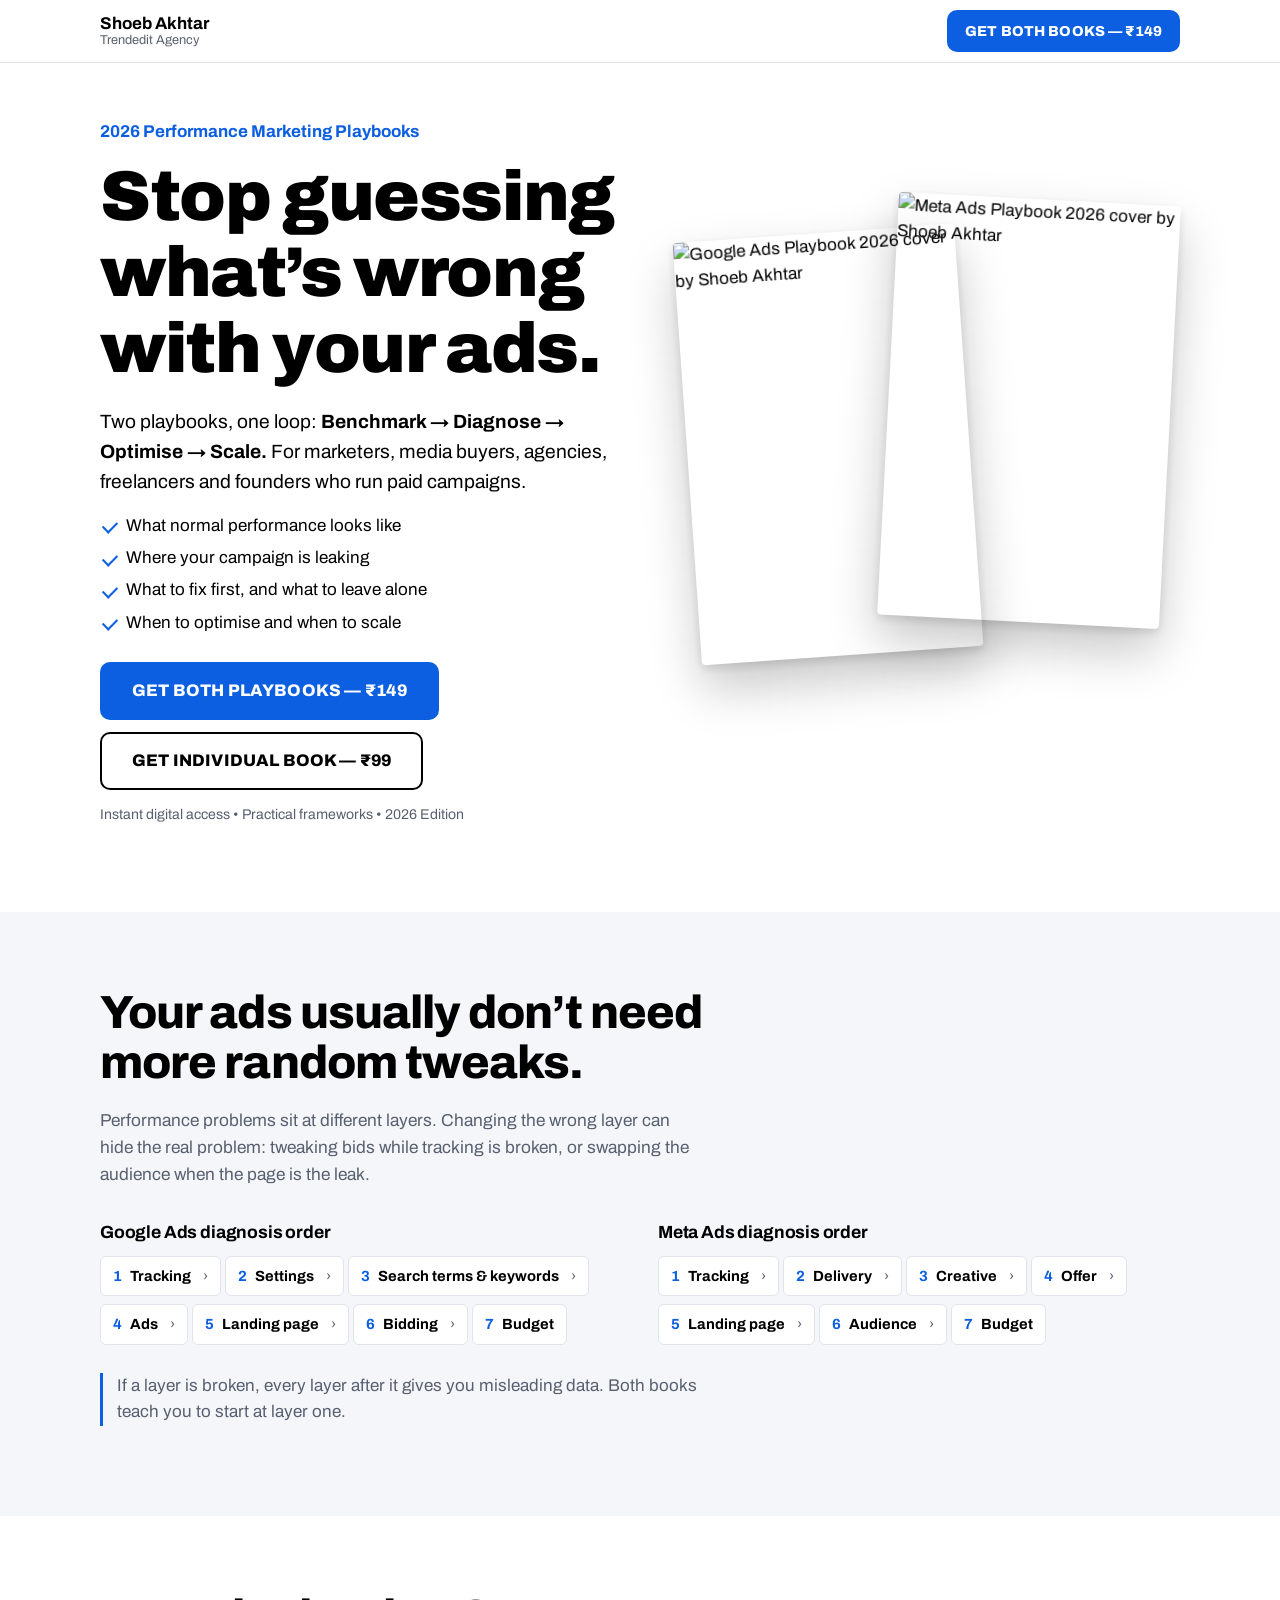
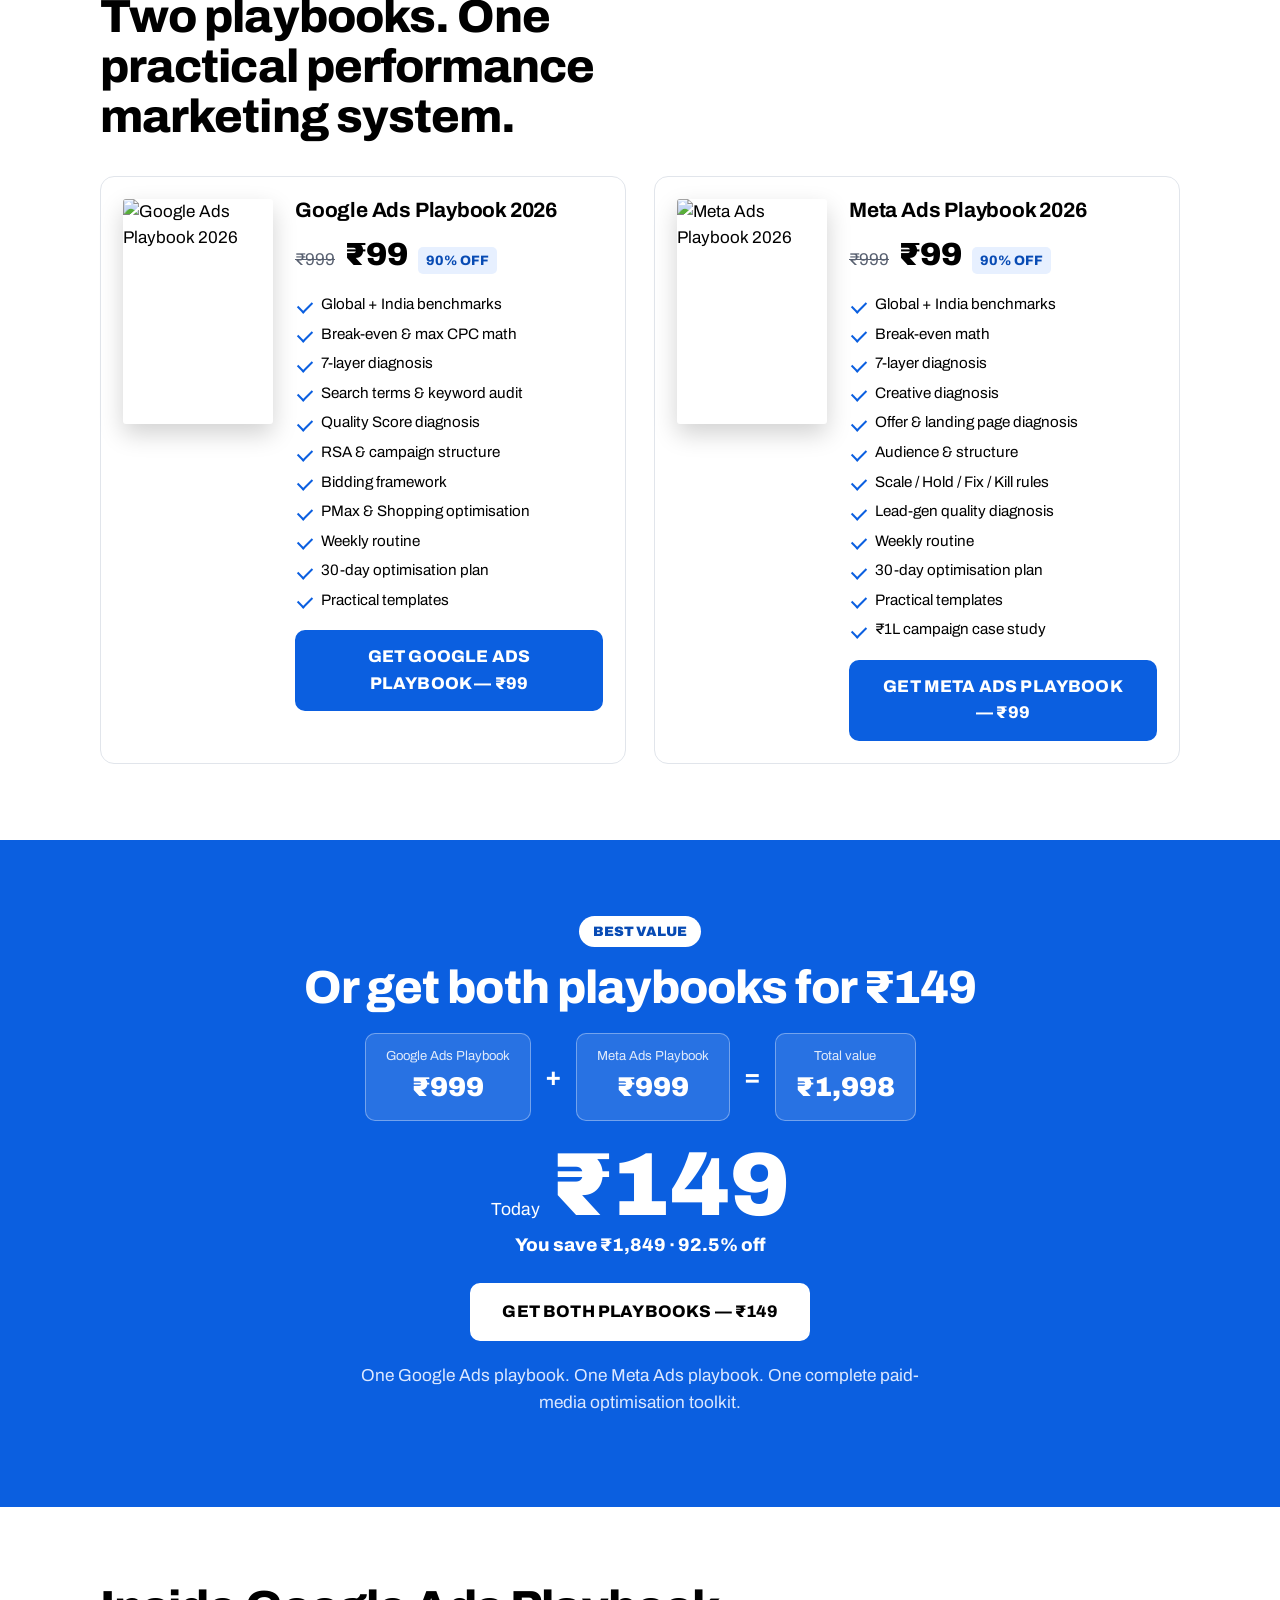
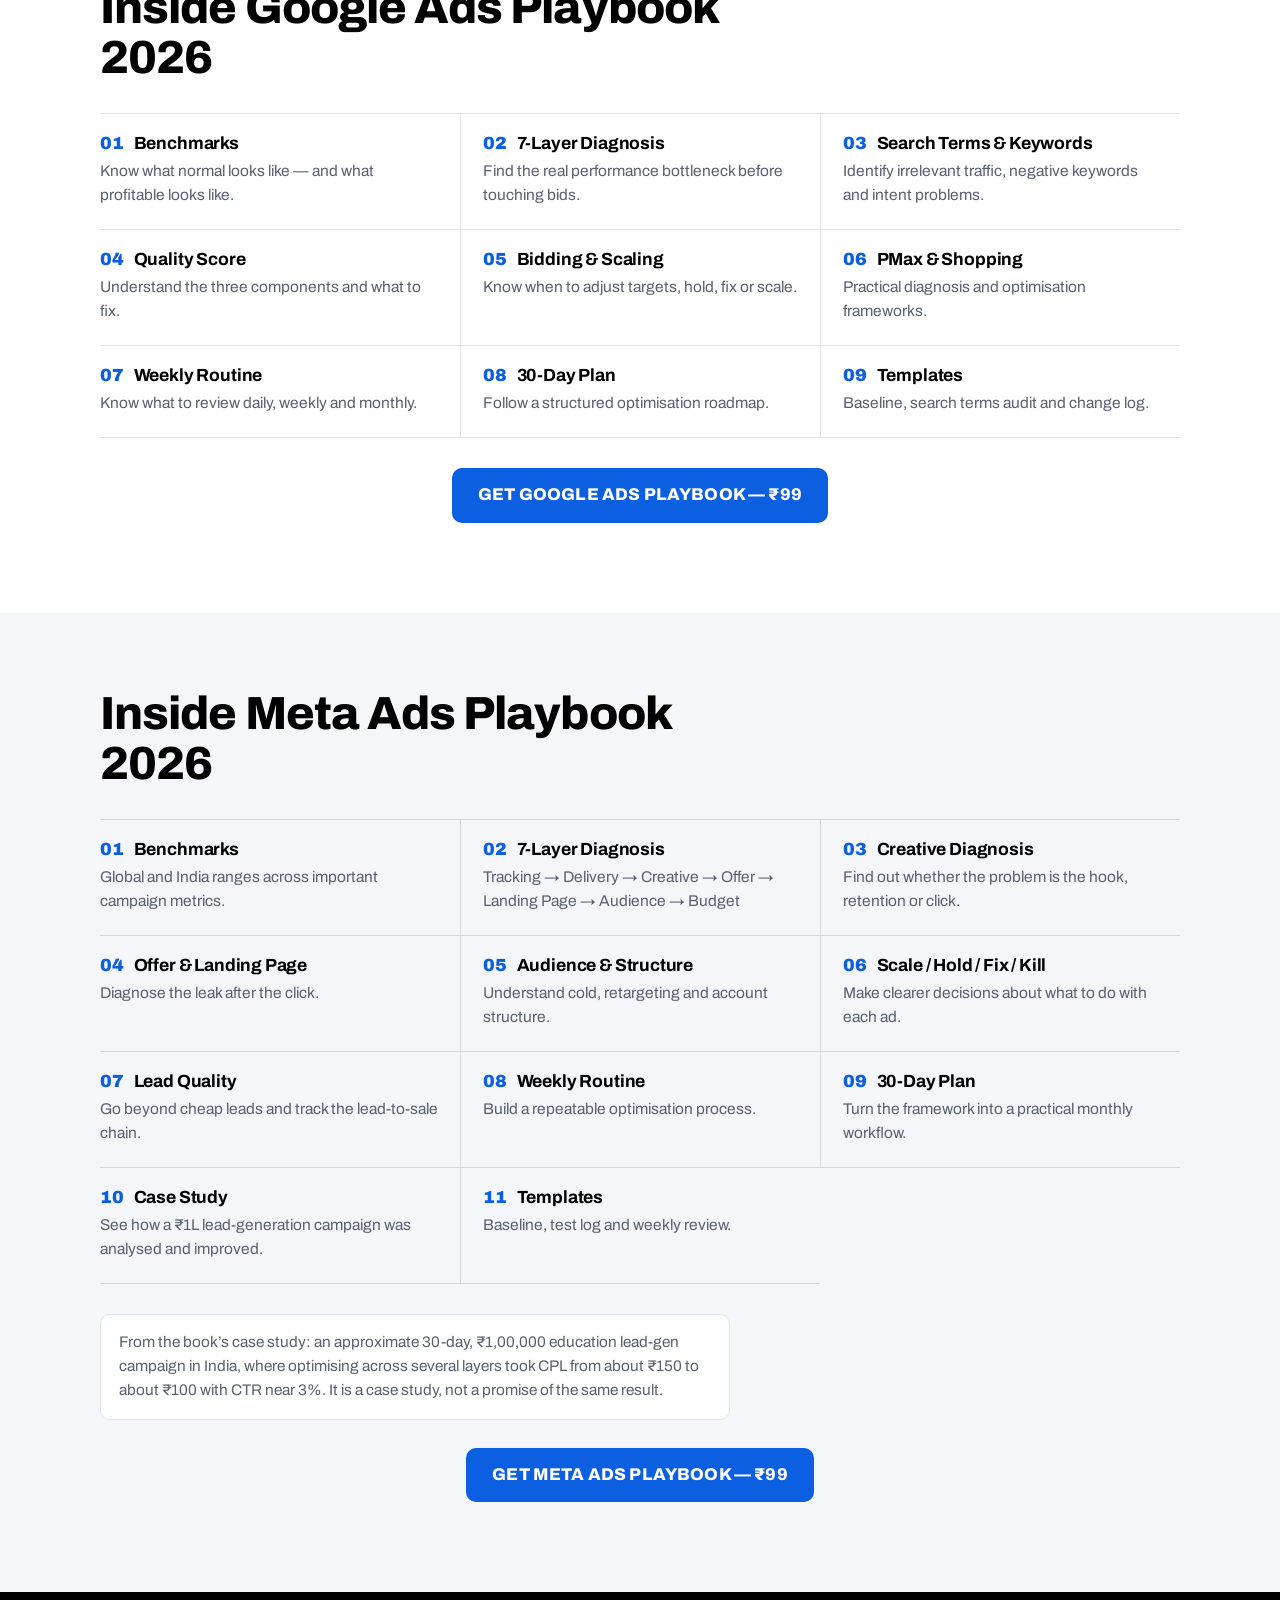
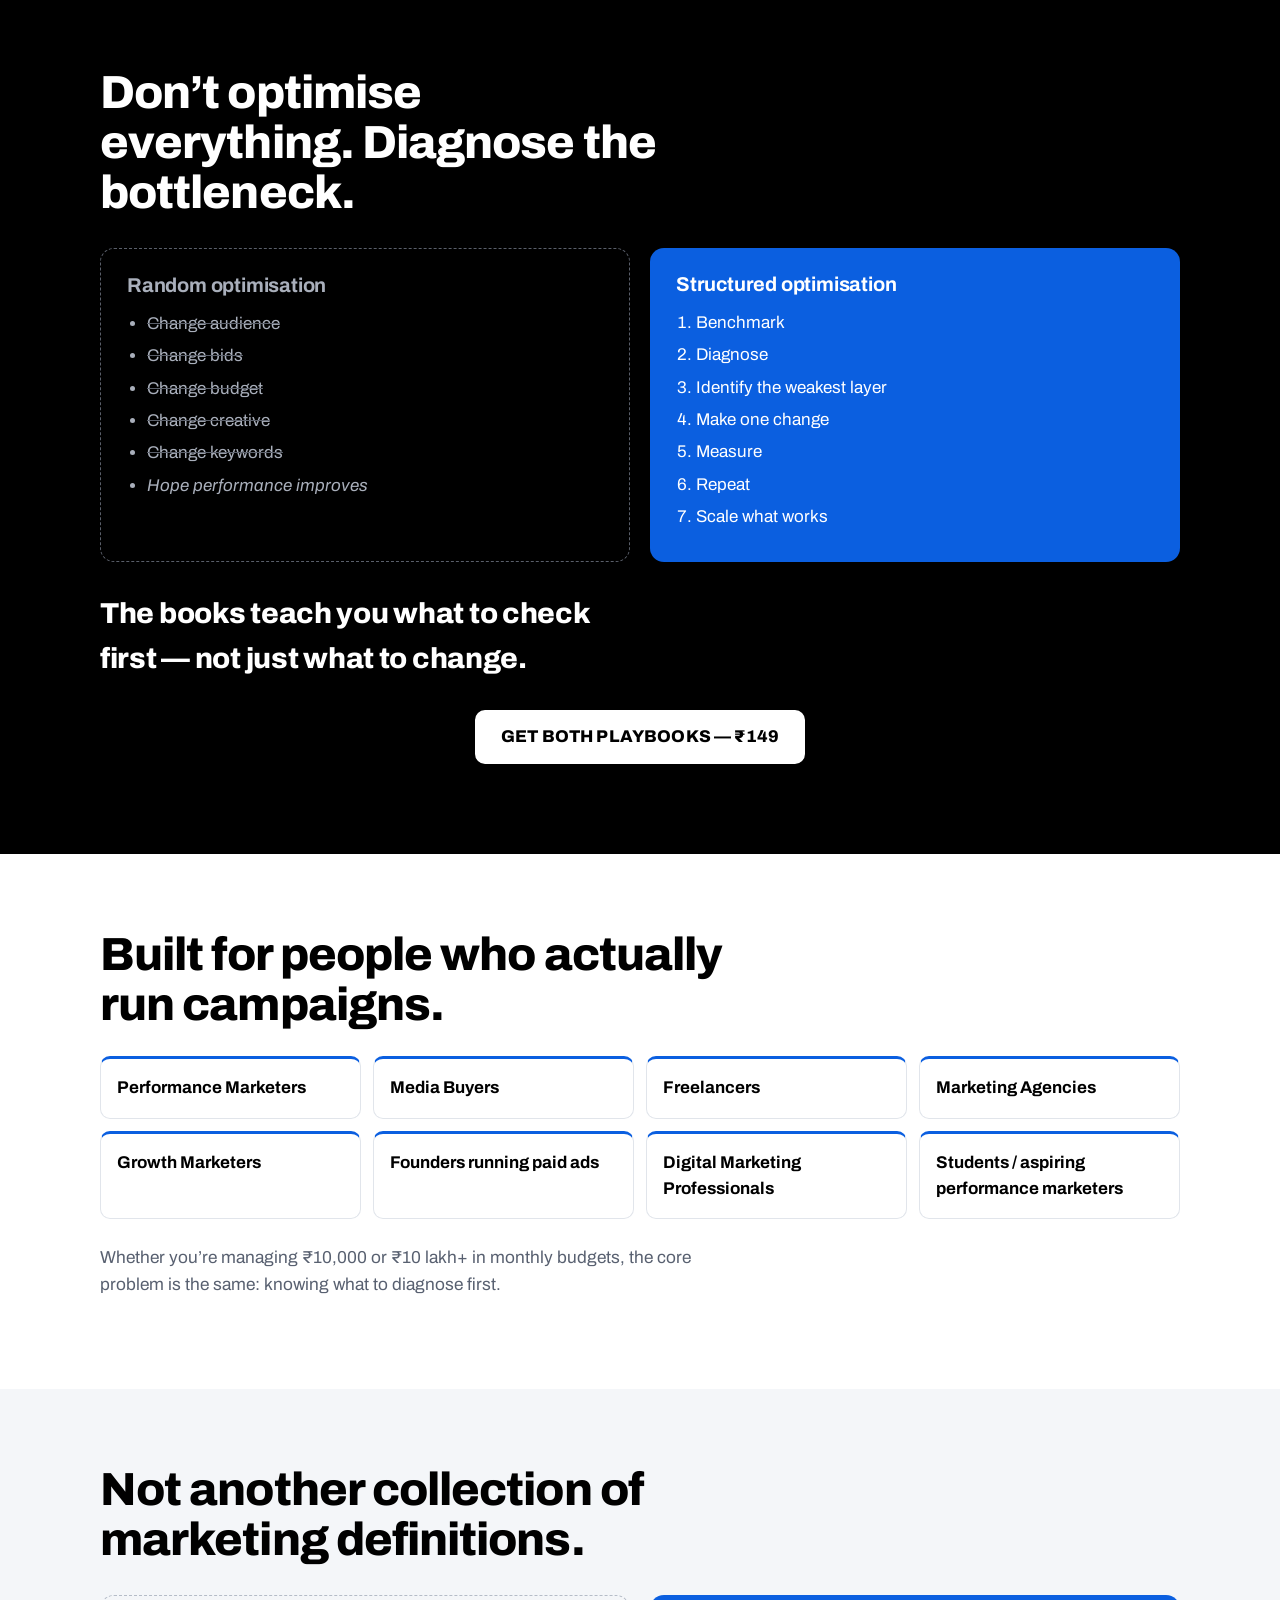
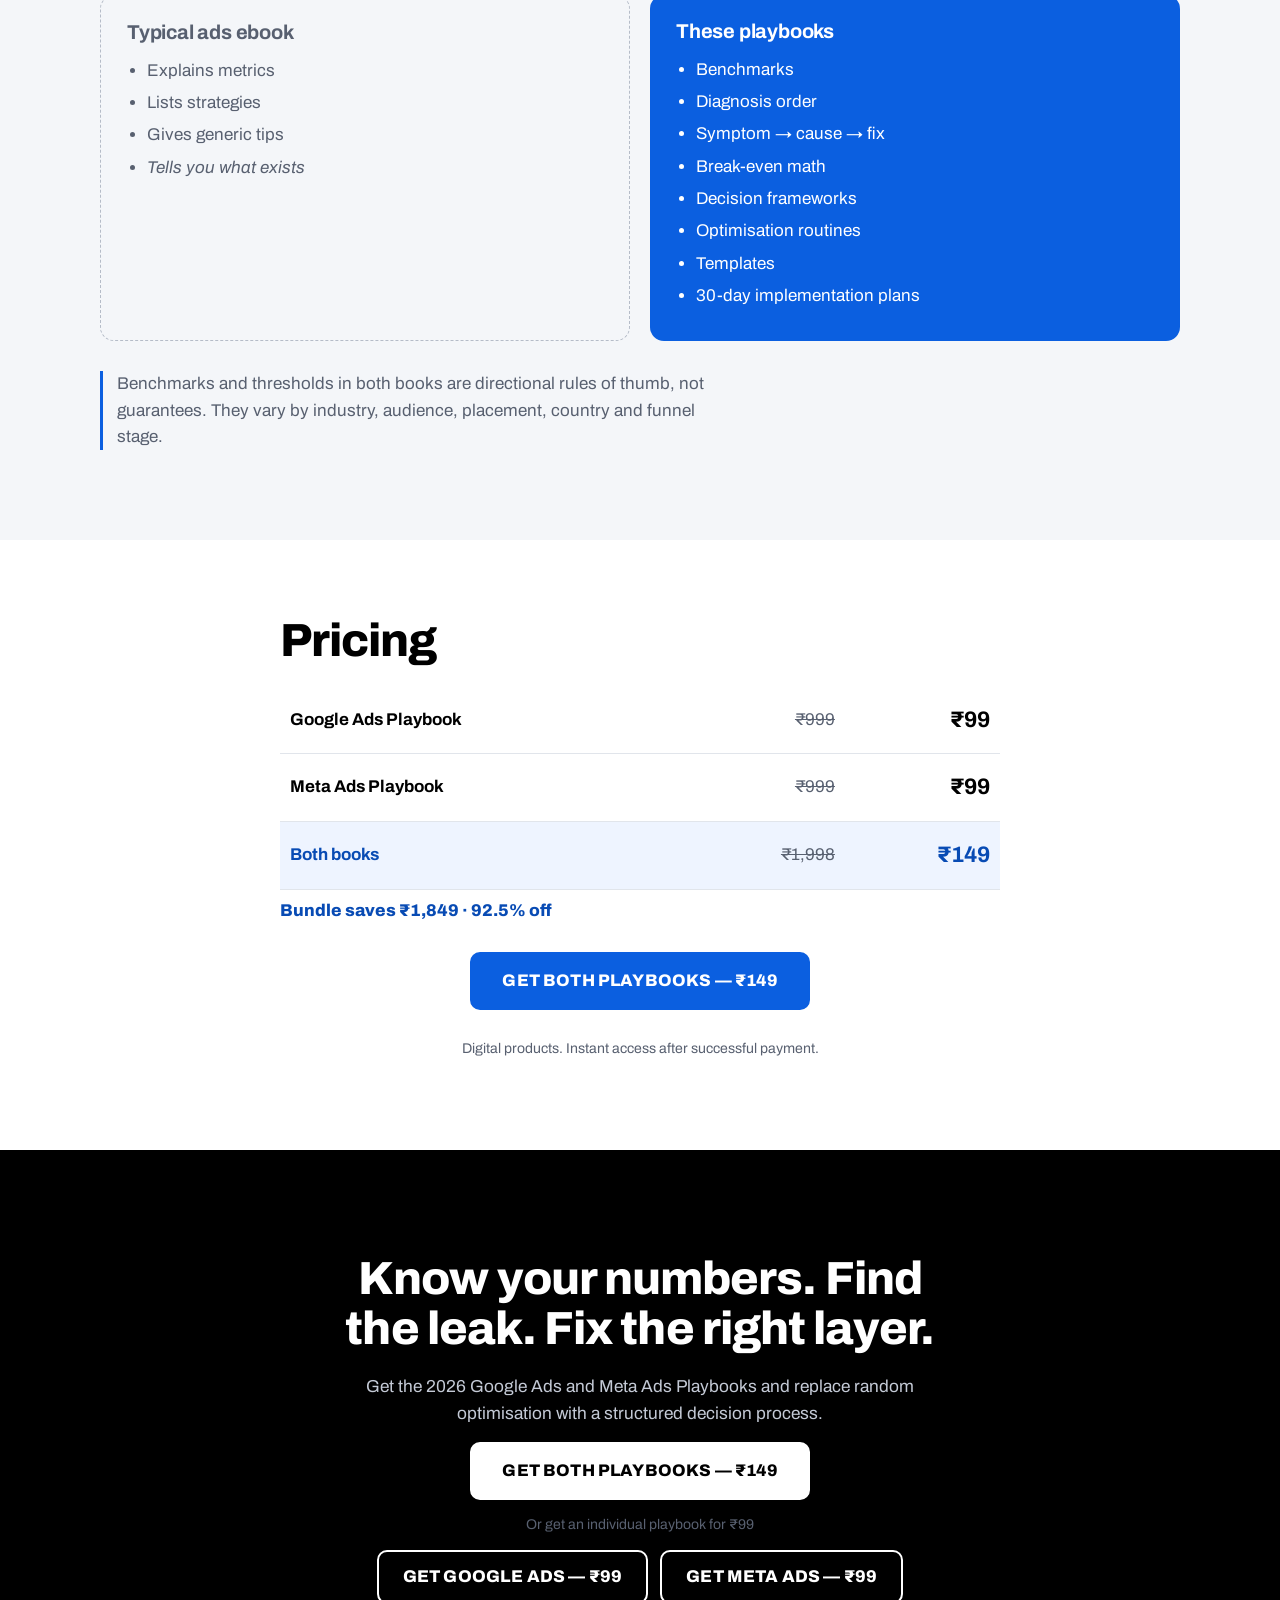
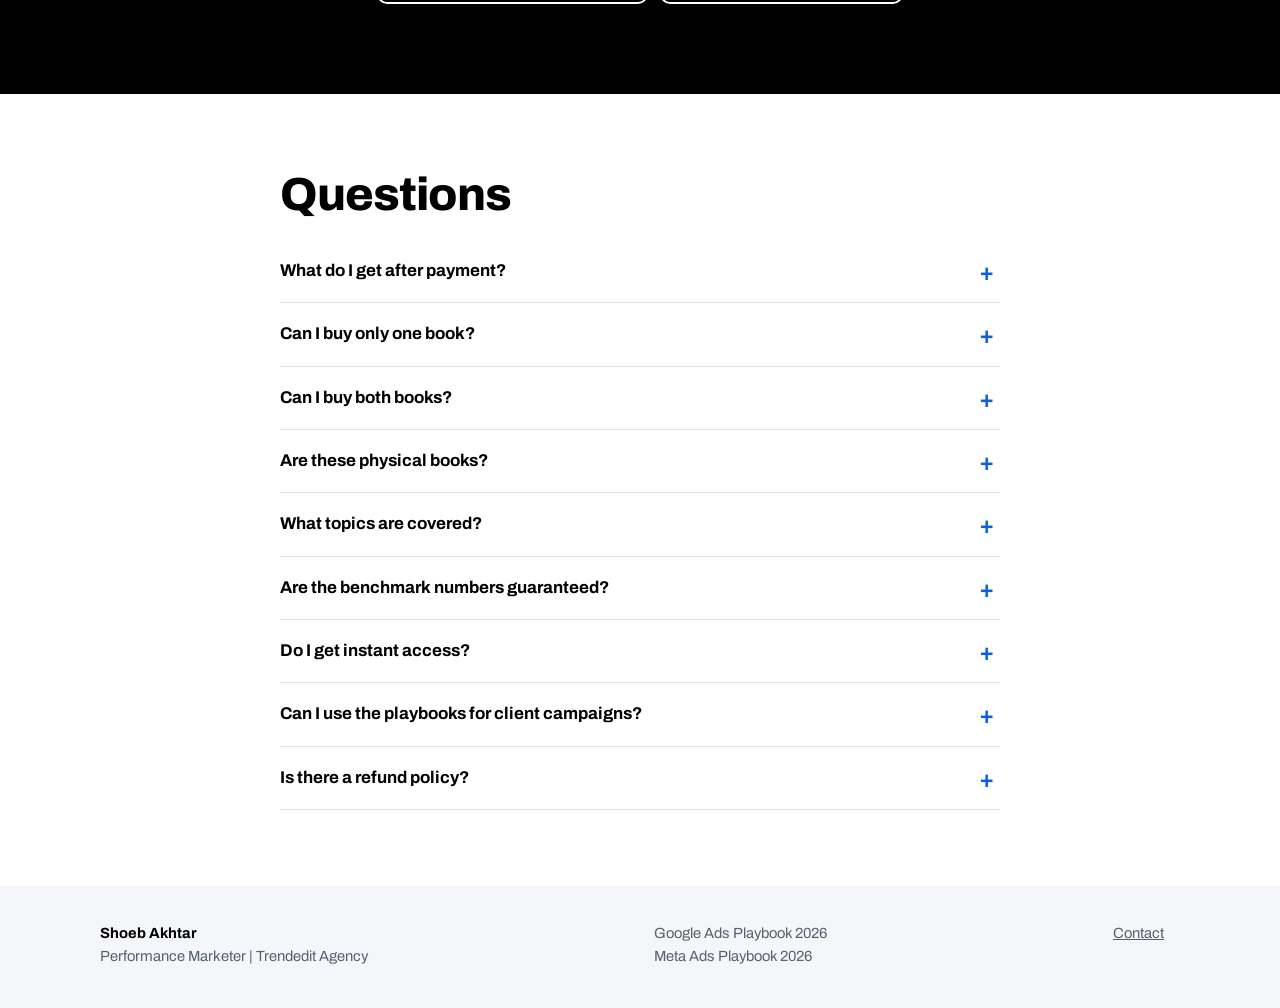
==== index.html @ 03922e8e "Add files via upload" ====
<!DOCTYPE html>
<html lang="en">
<head>
<meta charset="utf-8">
<meta name="viewport" content="width=device-width, initial-scale=1">
<title>Google Ads + Meta Ads Playbooks 2026 | Shoeb Akhtar</title>
<meta name="description" content="Two 2026 performance marketing playbooks: benchmarks, 7-layer diagnosis and optimisation frameworks for Google Ads and Meta Ads. Both for ₹149.">
<link rel="preconnect" href="https://fonts.googleapis.com">
<link rel="preconnect" href="https://fonts.gstatic.com" crossorigin>
<link rel="stylesheet" href="https://fonts.googleapis.com/css2?family=Archivo:wght@400;500;700;800;900&display=swap">
<link rel="stylesheet" href="styles.css">
</head>
<body>
<!-- Payment links: Google https://rzp.io/rzp/j9TjpPD | Meta https://rzp.io/rzp/EDCJeV6c | Bundle https://rzp.io/rzp/Te8b9x7 -->

<header class="top">
  <div class="wrap top-in">
    <a class="brand" href="#top"><b>Shoeb Akhtar</b><span>Trendedit Agency</span></a>
    <a class="btn btn-sm" href="https://rzp.io/rzp/Te8b9x7">GET BOTH BOOKS — ₹149</a>
  </div>
</header>

<main id="top">

<!-- 1. HERO -->
<section class="hero">
  <div class="wrap hero-grid">
    <div class="hero-copy">
      <p class="kicker">2026 Performance Marketing Playbooks</p>
      <h1>Stop guessing what’s wrong with your ads.</h1>
      <p class="lead">Two playbooks, one loop: <strong>Benchmark → Diagnose → Optimise → Scale.</strong> For marketers, media buyers, agencies, freelancers and founders who run paid campaigns.</p>
      <ul class="ticks">
        <li>What normal performance looks like</li>
        <li>Where your campaign is leaking</li>
        <li>What to fix first, and what to leave alone</li>
        <li>When to optimise and when to scale</li>
      </ul>
      <div class="cta-row">
        <a class="btn btn-lg" href="https://rzp.io/rzp/Te8b9x7">GET BOTH PLAYBOOKS — ₹149</a>
        <a class="btn btn-ghost btn-lg" href="#books">GET INDIVIDUAL BOOK — ₹99</a>
      </div>
      <p class="fine">Instant digital access • Practical frameworks • 2026 Edition</p>
    </div>
    <div class="covers" aria-label="Both playbook covers">
      <img class="c1" src="assets/google-ads-playbook-2026.jpg" width="380" height="570" alt="Google Ads Playbook 2026 cover by Shoeb Akhtar">
      <img class="c2" src="assets/meta-ads-playbook-2026.jpg" width="380" height="570" alt="Meta Ads Playbook 2026 cover by Shoeb Akhtar">
    </div>
  </div>
</section>

<!-- 2. PROBLEM -->
<section class="sec soft">
  <div class="wrap">
    <h2>Your ads usually don’t need more random tweaks.</h2>
    <p class="sub">Performance problems sit at different layers. Changing the wrong layer can hide the real problem: tweaking bids while tracking is broken, or swapping the audience when the page is the leak.</p>
    <div class="flows">
      <div>
        <h3>Google Ads diagnosis order</h3>
        <ol class="flow"><li>Tracking</li><li>Settings</li><li>Search terms &amp; keywords</li><li>Ads</li><li>Landing page</li><li>Bidding</li><li>Budget</li></ol>
      </div>
      <div>
        <h3>Meta Ads diagnosis order</h3>
        <ol class="flow"><li>Tracking</li><li>Delivery</li><li>Creative</li><li>Offer</li><li>Landing page</li><li>Audience</li><li>Budget</li></ol>
      </div>
    </div>
    <p class="note">If a layer is broken, every layer after it gives you misleading data. Both books teach you to start at layer one.</p>
  </div>
</section>

<!-- 3. WHAT YOU GET -->
<section class="sec" id="books">
  <div class="wrap">
    <h2>Two playbooks. One practical performance marketing system.</h2>
    <div class="cards2">
      <article class="book">
        <img src="assets/google-ads-playbook-2026.jpg" width="380" height="570" loading="lazy" alt="Google Ads Playbook 2026">
        <div>
          <h3>Google Ads Playbook 2026</h3>
          <p class="price"><s>₹999</s> <b>₹99</b> <em>90% OFF</em></p>
          <ul class="bul">
            <li>Global + India benchmarks</li><li>Break-even &amp; max CPC math</li><li>7-layer diagnosis</li><li>Search terms &amp; keyword audit</li><li>Quality Score diagnosis</li><li>RSA &amp; campaign structure</li><li>Bidding framework</li><li>PMax &amp; Shopping optimisation</li><li>Weekly routine</li><li>30-day optimisation plan</li><li>Practical templates</li>
          </ul>
          <a class="btn btn-block" href="https://rzp.io/rzp/j9TjpPD">GET GOOGLE ADS PLAYBOOK — ₹99</a>
        </div>
      </article>
      <article class="book">
        <img src="assets/meta-ads-playbook-2026.jpg" width="380" height="570" loading="lazy" alt="Meta Ads Playbook 2026">
        <div>
          <h3>Meta Ads Playbook 2026</h3>
          <p class="price"><s>₹999</s> <b>₹99</b> <em>90% OFF</em></p>
          <ul class="bul">
            <li>Global + India benchmarks</li><li>Break-even math</li><li>7-layer diagnosis</li><li>Creative diagnosis</li><li>Offer &amp; landing page diagnosis</li><li>Audience &amp; structure</li><li>Scale / Hold / Fix / Kill rules</li><li>Lead-gen quality diagnosis</li><li>Weekly routine</li><li>30-day optimisation plan</li><li>Practical templates</li><li>₹1L campaign case study</li>
          </ul>
          <a class="btn btn-block" href="https://rzp.io/rzp/EDCJeV6c">GET META ADS PLAYBOOK — ₹99</a>
        </div>
      </article>
    </div>
  </div>
</section>

<!-- 4. BUNDLE -->
<section class="sec bundle" id="bundle">
  <div class="wrap">
    <span class="badge">BEST VALUE</span>
    <h2>Or get both playbooks for ₹149</h2>
    <div class="sum" role="group" aria-label="Bundle pricing">
      <div><small>Google Ads Playbook</small><b>₹999</b></div>
      <span aria-hidden="true">+</span>
      <div><small>Meta Ads Playbook</small><b>₹999</b></div>
      <span aria-hidden="true">=</span>
      <div><small>Total value</small><b>₹1,998</b></div>
    </div>
    <p class="today"><span>Today</span> <strong>₹149</strong></p>
    <p class="save">You save ₹1,849 &middot; 92.5% off</p>
    <a class="btn btn-lg btn-white" href="https://rzp.io/rzp/Te8b9x7">GET BOTH PLAYBOOKS — ₹149</a>
    <p class="sub">One Google Ads playbook. One Meta Ads playbook. One complete paid-media optimisation toolkit.</p>
  </div>
</section>

<!-- 5. INSIDE GOOGLE -->
<section class="sec">
  <div class="wrap">
    <h2>Inside Google Ads Playbook 2026</h2>
    <ol class="mods">
      <li><h3>Benchmarks</h3><p>Know what normal looks like — and what profitable looks like.</p></li>
      <li><h3>7-Layer Diagnosis</h3><p>Find the real performance bottleneck before touching bids.</p></li>
      <li><h3>Search Terms &amp; Keywords</h3><p>Identify irrelevant traffic, negative keywords and intent problems.</p></li>
      <li><h3>Quality Score</h3><p>Understand the three components and what to fix.</p></li>
      <li><h3>Bidding &amp; Scaling</h3><p>Know when to adjust targets, hold, fix or scale.</p></li>
      <li><h3>PMax &amp; Shopping</h3><p>Practical diagnosis and optimisation frameworks.</p></li>
      <li><h3>Weekly Routine</h3><p>Know what to review daily, weekly and monthly.</p></li>
      <li><h3>30-Day Plan</h3><p>Follow a structured optimisation roadmap.</p></li>
      <li><h3>Templates</h3><p>Baseline, search terms audit and change log.</p></li>
    </ol>
    <p class="center"><a class="btn" href="https://rzp.io/rzp/j9TjpPD">GET GOOGLE ADS PLAYBOOK — ₹99</a></p>
  </div>
</section>

<!-- 6. INSIDE META -->
<section class="sec soft">
  <div class="wrap">
    <h2>Inside Meta Ads Playbook 2026</h2>
    <ol class="mods">
      <li><h3>Benchmarks</h3><p>Global and India ranges across important campaign metrics.</p></li>
      <li><h3>7-Layer Diagnosis</h3><p>Tracking → Delivery → Creative → Offer → Landing Page → Audience → Budget</p></li>
      <li><h3>Creative Diagnosis</h3><p>Find out whether the problem is the hook, retention or click.</p></li>
      <li><h3>Offer &amp; Landing Page</h3><p>Diagnose the leak after the click.</p></li>
      <li><h3>Audience &amp; Structure</h3><p>Understand cold, retargeting and account structure.</p></li>
      <li><h3>Scale / Hold / Fix / Kill</h3><p>Make clearer decisions about what to do with each ad.</p></li>
      <li><h3>Lead Quality</h3><p>Go beyond cheap leads and track the lead-to-sale chain.</p></li>
      <li><h3>Weekly Routine</h3><p>Build a repeatable optimisation process.</p></li>
      <li><h3>30-Day Plan</h3><p>Turn the framework into a practical monthly workflow.</p></li>
      <li><h3>Case Study</h3><p>See how a ₹1L lead-generation campaign was analysed and improved.</p></li>
      <li><h3>Templates</h3><p>Baseline, test log and weekly review.</p></li>
    </ol>
    <p class="case">From the book’s case study: an approximate 30-day, ₹1,00,000 education lead-gen campaign in India, where optimising across several layers took CPL from about ₹150 to about ₹100 with CTR near 3%. It is a case study, not a promise of the same result.</p>
    <p class="center"><a class="btn" href="https://rzp.io/rzp/EDCJeV6c">GET META ADS PLAYBOOK — ₹99</a></p>
  </div>
</section>

<!-- 7. DIAGNOSIS SYSTEM -->
<section class="sec dark">
  <div class="wrap">
    <h2>Don’t optimise everything. Diagnose the bottleneck.</h2>
    <div class="vs">
      <div class="vs-a">
        <h3>Random optimisation</h3>
        <ul><li>Change audience</li><li>Change bids</li><li>Change budget</li><li>Change creative</li><li>Change keywords</li><li>Hope performance improves</li></ul>
      </div>
      <div class="vs-b">
        <h3>Structured optimisation</h3>
        <ol><li>Benchmark</li><li>Diagnose</li><li>Identify the weakest layer</li><li>Make one change</li><li>Measure</li><li>Repeat</li><li>Scale what works</li></ol>
      </div>
    </div>
    <p class="big">The books teach you what to check first — not just what to change.</p>
    <p class="center"><a class="btn btn-white" href="https://rzp.io/rzp/Te8b9x7">GET BOTH PLAYBOOKS — ₹149</a></p>
  </div>
</section>

<!-- 8. WHO IT'S FOR -->
<section class="sec">
  <div class="wrap">
    <h2>Built for people who actually run campaigns.</h2>
    <ul class="who">
      <li>Performance Marketers</li><li>Media Buyers</li><li>Freelancers</li><li>Marketing Agencies</li><li>Growth Marketers</li><li>Founders running paid ads</li><li>Digital Marketing Professionals</li><li>Students / aspiring performance marketers</li>
    </ul>
    <p class="sub">Whether you’re managing ₹10,000 or ₹10 lakh+ in monthly budgets, the core problem is the same: knowing what to diagnose first.</p>
  </div>
</section>

<!-- 9. DIFFERENT -->
<section class="sec soft">
  <div class="wrap">
    <h2>Not another collection of marketing definitions.</h2>
    <div class="vs light">
      <div class="vs-a">
        <h3>Typical ads ebook</h3>
        <ul><li>Explains metrics</li><li>Lists strategies</li><li>Gives generic tips</li><li>Tells you what exists</li></ul>
      </div>
      <div class="vs-b">
        <h3>These playbooks</h3>
        <ul><li>Benchmarks</li><li>Diagnosis order</li><li>Symptom → cause → fix</li><li>Break-even math</li><li>Decision frameworks</li><li>Optimisation routines</li><li>Templates</li><li>30-day implementation plans</li></ul>
      </div>
    </div>
    <p class="note">Benchmarks and thresholds in both books are directional rules of thumb, not guarantees. They vary by industry, audience, placement, country and funnel stage.</p>
  </div>
</section>

<!-- 10. PRICE ANCHOR -->
<section class="sec">
  <div class="wrap narrow">
    <h2>Pricing</h2>
    <table class="pt">
      <tbody>
        <tr><th scope="row">Google Ads Playbook</th><td><s>₹999</s></td><td><b>₹99</b></td></tr>
        <tr><th scope="row">Meta Ads Playbook</th><td><s>₹999</s></td><td><b>₹99</b></td></tr>
        <tr class="hl"><th scope="row">Both books</th><td><s>₹1,998</s></td><td><b>₹149</b></td></tr>
      </tbody>
    </table>
    <p class="save2">Bundle saves ₹1,849 &middot; 92.5% off</p>
    <p class="center"><a class="btn btn-lg" href="https://rzp.io/rzp/Te8b9x7">GET BOTH PLAYBOOKS — ₹149</a></p>
    <p class="fine center">Digital products. Instant access after successful payment.</p>
  </div>
</section>

<!-- 11. FINAL CTA -->
<section class="sec final">
  <div class="wrap center">
    <h2>Know your numbers. Find the leak. Fix the right layer.</h2>
    <p class="sub">Get the 2026 Google Ads and Meta Ads Playbooks and replace random optimisation with a structured decision process.</p>
    <p><a class="btn btn-lg btn-white" href="https://rzp.io/rzp/Te8b9x7">GET BOTH PLAYBOOKS — ₹149</a></p>
    <p class="fine">Or get an individual playbook for ₹99</p>
    <p class="cta-row mid">
      <a class="btn btn-line" href="https://rzp.io/rzp/j9TjpPD">GET GOOGLE ADS — ₹99</a>
      <a class="btn btn-line" href="https://rzp.io/rzp/EDCJeV6c">GET META ADS — ₹99</a>
    </p>
  </div>
</section>

<!-- 12. FAQ -->
<section class="sec">
  <div class="wrap narrow">
    <h2>Questions</h2>
    <div class="faq">
      <details><summary>What do I get after payment?</summary><p>You receive digital access to the eBook(s) you purchased. After successful payment, you will be redirected to the download page.</p></details>
      <details><summary>Can I buy only one book?</summary><p>Yes. Each playbook is available separately for ₹99.</p></details>
      <details><summary>Can I buy both books?</summary><p>Yes. The bundle includes both 2026 Playbooks for ₹149.</p></details>
      <details><summary>Are these physical books?</summary><p>No. These are digital PDF playbooks.</p></details>
      <details><summary>What topics are covered?</summary><p>Google Ads and Meta Ads benchmarks, diagnosis, optimisation, scaling frameworks, practical routines and templates.</p></details>
      <details><summary>Are the benchmark numbers guaranteed?</summary><p>No. The books explicitly describe benchmarks and thresholds as directional rules of thumb. Results vary by industry, audience, placement, country, funnel and account conditions.</p></details>
      <details><summary>Do I get instant access?</summary><p>After successful payment, the payment gateway redirects you to the configured Thank You / Download page.</p></details>
      <details><summary>Can I use the playbooks for client campaigns?</summary><p>They are practical reference materials for marketers and campaign operators. Commercial redistribution rights are not included.</p></details>
      <details><summary>Is there a refund policy?</summary><p>Please review the purchase terms shown at checkout.</p></details>
    </div>
  </div>
</section>

</main>

<!-- 13. FOOTER -->
<footer class="foot">
  <div class="wrap foot-in">
    <div><b>Shoeb Akhtar</b><br>Performance Marketer | Trendedit Agency</div>
    <div>Google Ads Playbook 2026<br>Meta Ads Playbook 2026</div>
    <nav aria-label="Footer"><a href="mailto:shoebakhtar2083@gmail.com">Contact</a></nav>
  </div>
</footer>

<!-- Sticky mobile CTA (bundle) -->
<div class="sticky" id="sticky">
  <a class="btn btn-block" href="https://rzp.io/rzp/Te8b9x7">Get Both Playbooks — ₹149</a>
</div>

<script src="script.js" defer></script>
</body>
</html>
---- styles.css ----
:root{--ink:#000;--blue:#0b5fe0;--blue-d:#084bb4;--soft:#f4f6f9;--line:#e1e5eb;--mute:#586070;--r:10px}
*{box-sizing:border-box}
html{scroll-behavior:smooth}
body{margin:0;font-family:Archivo,system-ui,-apple-system,"Segoe UI",Roboto,sans-serif;color:var(--ink);background:#fff;line-height:1.55;font-size:17px;-webkit-font-smoothing:antialiased}
img{max-width:100%;height:auto;display:block}
h1,h2,h3{line-height:1.08;margin:0;letter-spacing:-.02em}
h1{font-size:clamp(2.4rem,6.2vw,4.4rem);font-weight:900}
h2{font-size:clamp(1.8rem,4.2vw,2.9rem);font-weight:800;max-width:22ch;margin-bottom:20px}
h3{font-size:1.1rem;font-weight:700;letter-spacing:-.01em}
p{margin:0 0 14px}
.wrap{max-width:1120px;margin:0 auto;padding:0 20px}
.narrow{max-width:760px}
.center{text-align:center}
.center h2,.final h2{margin-left:auto;margin-right:auto}
.sec{padding:76px 0}
.soft{background:var(--soft)}
.sub{color:var(--mute);max-width:60ch;font-size:1.08rem}
.center .sub,.final .sub,.bundle .sub{margin-left:auto;margin-right:auto}
.note{border-left:3px solid var(--blue);padding-left:14px;color:var(--mute);max-width:64ch;margin-top:28px}
.fine{font-size:.88rem;color:var(--mute)}
.kicker{font-weight:700;color:var(--blue);margin-bottom:14px}

/* buttons */
.btn{display:inline-flex;align-items:center;justify-content:center;min-height:50px;padding:12px 24px;background:var(--blue);color:#fff;font:inherit;font-weight:800;letter-spacing:.01em;text-decoration:none;border-radius:var(--r);border:2px solid var(--blue);transition:transform .15s,background .15s,box-shadow .15s;text-align:center}
.btn:hover{background:var(--blue-d);border-color:var(--blue-d);transform:translateY(-2px);box-shadow:0 8px 20px rgba(11,95,224,.28)}
.btn:active{transform:translateY(0)}
.btn:focus-visible,summary:focus-visible,a:focus-visible{outline:3px solid #000;outline-offset:3px}
.btn-lg{min-height:58px;padding:14px 30px;font-size:1.05rem}
.btn-sm{min-height:42px;padding:8px 16px;font-size:.9rem}
.btn-block{display:flex;width:100%}
.btn-ghost{background:#fff;color:var(--ink);border-color:var(--ink)}
.btn-ghost:hover{background:var(--ink);border-color:var(--ink);box-shadow:none}
.btn-white{background:#fff;color:var(--ink);border-color:#fff}
.btn-white:hover{background:#e9f0ff;border-color:#e9f0ff;box-shadow:0 8px 20px rgba(0,0,0,.25)}
.btn-line{background:transparent;border-color:#fff}
.btn-line:hover{background:#fff;color:var(--ink);border-color:#fff;box-shadow:none}

/* header */
.top{position:sticky;top:0;z-index:20;background:rgba(255,255,255,.94);backdrop-filter:blur(8px);border-bottom:1px solid var(--line)}
.top-in{display:flex;align-items:center;justify-content:space-between;height:62px}
.brand{text-decoration:none;color:inherit;display:flex;flex-direction:column;line-height:1.15}
.brand span{font-size:.8rem;color:var(--mute)}
@media(max-width:700px){.top .btn{display:none}}

/* hero */
.hero{padding:56px 0 72px;overflow:hidden}
.hero-grid{display:grid;grid-template-columns:1.05fr 1fr;gap:48px;align-items:center}
.lead{font-size:1.2rem;margin:20px 0 16px;max-width:52ch}
.ticks,.bul{list-style:none;padding:0;margin:0 0 26px}
.ticks li,.bul li{position:relative;padding-left:26px;margin-bottom:6px}
.ticks li::before,.bul li::before{content:"";position:absolute;left:3px;top:.5em;width:12px;height:7px;border-left:2.5px solid var(--blue);border-bottom:2.5px solid var(--blue);transform:rotate(-45deg)}
.cta-row{display:flex;flex-wrap:wrap;gap:12px;margin-bottom:14px}
.covers{position:relative;height:min(560px,62vw);min-height:360px}
.covers img{position:absolute;width:56%;border-radius:4px;box-shadow:0 24px 50px rgba(0,0,0,.22),0 4px 10px rgba(0,0,0,.12)}
.c1{left:2%;top:6%;transform:rotate(-4deg);animation:rise .9s ease-out both}
.c2{right:2%;top:0;transform:rotate(3deg);animation:rise .9s .15s ease-out both}
@keyframes rise{from{opacity:0;translate:0 28px}to{opacity:1;translate:0 0}}

/* flows */
.flows{display:grid;grid-template-columns:1fr 1fr;gap:36px;margin-top:34px}
.flows h3{margin-bottom:14px}
.flow{list-style:none;padding:0;margin:0;display:flex;flex-wrap:wrap;gap:8px 4px;counter-reset:l}
.flow li{counter-increment:l;background:#fff;border:1px solid var(--line);border-radius:6px;padding:8px 12px;font-weight:700;font-size:.92rem}
.flow li::before{content:counter(l);color:var(--blue);margin-right:8px}
.flow li:not(:last-child)::after{content:"›";color:var(--mute);margin-left:12px;font-weight:400}

/* book cards */
.cards2{display:grid;grid-template-columns:1fr 1fr;gap:28px;margin-top:34px}
.book{display:grid;grid-template-columns:150px 1fr;gap:22px;border:1px solid var(--line);border-radius:14px;padding:22px;background:#fff}
.book img{border-radius:3px;box-shadow:0 10px 24px rgba(0,0,0,.18)}
.book h3{font-size:1.3rem;margin-bottom:8px}
.price{display:flex;align-items:baseline;gap:10px;flex-wrap:wrap;margin-bottom:14px}
.price s{color:var(--mute)}
.price b{font-size:2rem;font-weight:900}
.price em{font-style:normal;font-weight:800;font-size:.85rem;background:#e7f0ff;color:var(--blue-d);padding:3px 8px;border-radius:5px}
.bul{font-size:.95rem;margin-bottom:18px}

/* bundle */
.bundle{background:var(--blue);color:#fff;text-align:center}
.bundle h2{margin-left:auto;margin-right:auto;max-width:none}
.badge{display:inline-block;background:#fff;color:var(--blue-d);font-weight:900;font-size:.85rem;padding:5px 14px;border-radius:99px;margin-bottom:16px}
.sum{display:flex;justify-content:center;align-items:center;flex-wrap:wrap;gap:14px;margin:20px 0}
.sum div{background:rgba(255,255,255,.12);border:1px solid rgba(255,255,255,.35);border-radius:var(--r);padding:12px 20px}
.sum small{display:block;font-size:.82rem;opacity:.85}
.sum b{font-size:1.7rem;font-weight:900}
.sum span{font-size:1.6rem;font-weight:800}
.today{margin:6px 0 0;font-size:1.1rem}
.today strong{font-size:clamp(3.4rem,10vw,5.6rem);font-weight:900;line-height:1;margin-left:8px}
.save{font-weight:800;font-size:1.15rem;margin-bottom:24px}
.bundle .sub{color:#dce8ff;margin-top:22px}

/* modules */
.mods{list-style:none;padding:0;margin:30px 0;display:grid;grid-template-columns:repeat(3,1fr);gap:0;counter-reset:m;border-top:1px solid var(--line)}
.mods li{counter-increment:m;padding:20px 22px 22px 0;border-bottom:1px solid var(--line)}
.mods li:not(:nth-child(3n+1)){padding-left:22px;border-left:1px solid var(--line)}
.mods h3::before{content:counter(m,decimal-leading-zero);color:var(--blue);font-weight:900;margin-right:10px}
.mods p{color:var(--mute);margin:6px 0 0;font-size:.97rem}
.soft .mods,.soft .mods li{border-color:#d3d9e2}
.case{max-width:70ch;background:#fff;border:1px solid var(--line);border-radius:var(--r);padding:16px 18px;font-size:.96rem;color:var(--mute)}
.sec .center{margin-top:28px}

/* versus */
.dark{background:#000;color:#fff}
.dark h2{max-width:20ch}
.vs{display:grid;grid-template-columns:1fr 1fr;gap:20px;margin:30px 0}
.vs>div{padding:26px;border-radius:14px}
.vs h3{margin-bottom:14px;font-size:1.25rem}
.vs ul,.vs ol{margin:0;padding-left:20px}
.vs li{margin-bottom:6px}
.vs-a{border:1px dashed #5a5f6a;color:#a9afbb}
.vs-a li{text-decoration:line-through;text-decoration-color:#5a5f6a}
.vs-a li:last-child{text-decoration:none;font-style:italic}
.vs-b{background:var(--blue);color:#fff}
.vs.light .vs-a{border-color:#b5bcc8;color:var(--mute)}
.vs.light .vs-a li{text-decoration:none}
.big{font-size:clamp(1.3rem,3vw,1.8rem);font-weight:800;max-width:30ch;letter-spacing:-.01em}

/* who */
.who{list-style:none;padding:0;margin:26px 0;display:grid;grid-template-columns:repeat(4,1fr);gap:12px}
.who li{border:1px solid var(--line);border-radius:var(--r);padding:16px;font-weight:700;border-top:3px solid var(--blue)}

/* pricing */
.pt{width:100%;border-collapse:collapse;margin:10px 0 8px}
.pt th,.pt td{padding:16px 10px;border-bottom:1px solid var(--line);text-align:left}
.pt td{text-align:right;color:var(--mute)}
.pt td:last-child{color:var(--ink);font-size:1.4rem}
.pt .hl{background:#eef4ff}
.pt .hl th,.pt .hl td:last-child{color:var(--blue-d)}
.save2{font-weight:800;color:var(--blue-d)}

/* final */
.final{background:var(--ink);color:#fff}
.final .sub{color:#c4cad6}
.final .cta-row.mid{justify-content:center;margin-top:14px}

/* faq */
.faq details{border-bottom:1px solid var(--line)}
.faq summary{cursor:pointer;list-style:none;padding:18px 36px 18px 0;font-weight:700;position:relative}
.faq summary::-webkit-details-marker{display:none}
.faq summary::after{content:"+";position:absolute;right:6px;top:14px;font-size:1.5rem;color:var(--blue);transition:transform .2s}
.faq details[open] summary::after{transform:rotate(45deg)}
.faq p{color:var(--mute);margin:0 0 18px;max-width:62ch}

/* footer */
.foot{background:var(--soft);padding:36px 0 40px;font-size:.92rem;color:var(--mute)}
.foot-in{display:flex;flex-wrap:wrap;gap:24px 48px;justify-content:space-between}
.foot b{color:var(--ink)}
.foot nav a{margin-right:16px;color:inherit}

/* sticky mobile cta */
.sticky{display:none}

@media(max-width:900px){
  .hero-grid,.cards2,.flows,.vs{grid-template-columns:1fr}
  .covers{order:-1;height:380px;max-width:520px;margin:0 auto;width:100%}
  .mods{grid-template-columns:1fr 1fr}
  .mods li:not(:nth-child(3n+1)){padding-left:0;border-left:0}
  .mods li:nth-child(even){padding-left:22px;border-left:1px solid var(--line)}
  .who{grid-template-columns:1fr 1fr}
}
@media(max-width:600px){
  body{font-size:16px;padding-bottom:84px}
  .sec{padding:56px 0}
  .covers{height:300px}
  .cta-row .btn{width:100%}
  .book{grid-template-columns:96px 1fr;padding:16px;gap:14px}
  .mods{grid-template-columns:1fr}
  .mods li,.mods li:nth-child(even){padding:16px 0;border-left:0}
  .sum div{width:100%}.sum span{display:none}
  .sticky{display:block;position:fixed;left:0;right:0;bottom:0;z-index:30;padding:10px 14px calc(10px + env(safe-area-inset-bottom,0px));background:#fff;border-top:1px solid var(--line);box-shadow:0 -6px 20px rgba(0,0,0,.08);transition:transform .25s}
  .sticky.hide{transform:translateY(110%)}
}
@media(prefers-reduced-motion:reduce){*{animation:none!important;transition:none!important;scroll-behavior:auto!important}}
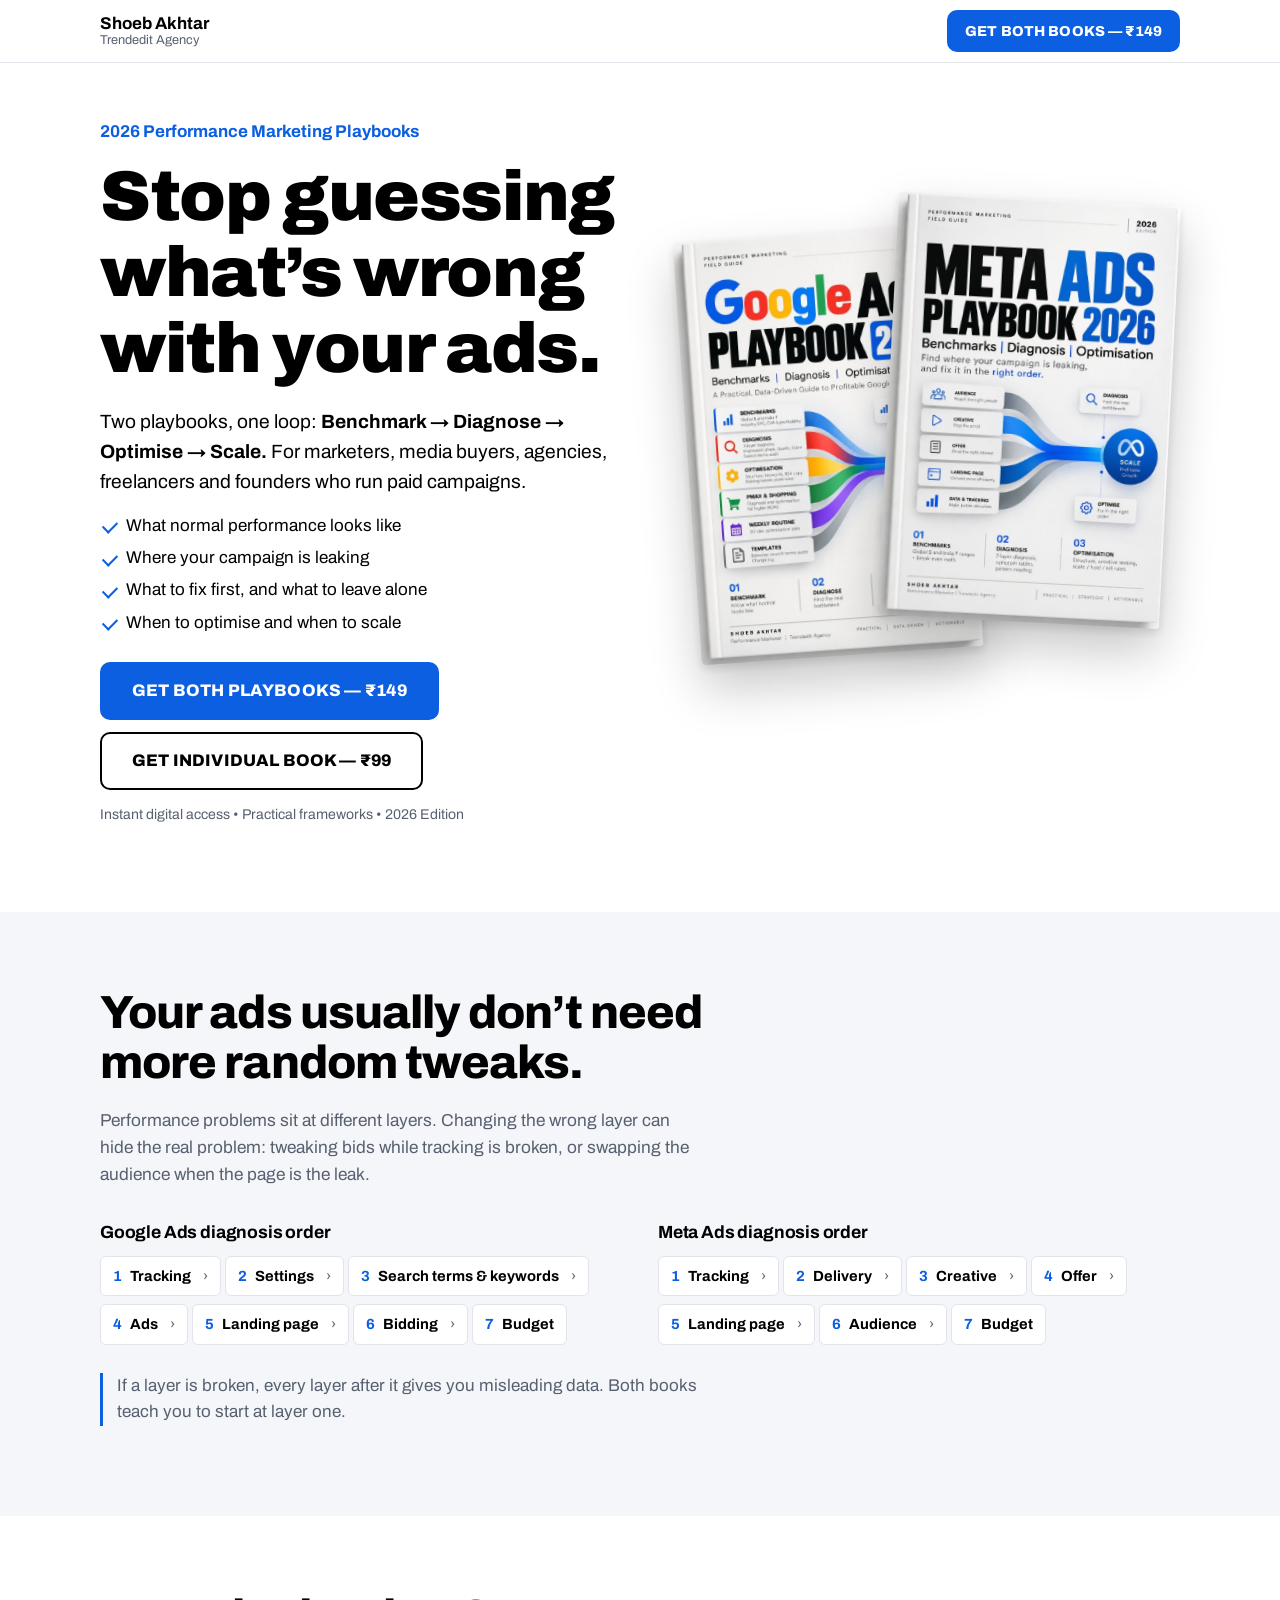
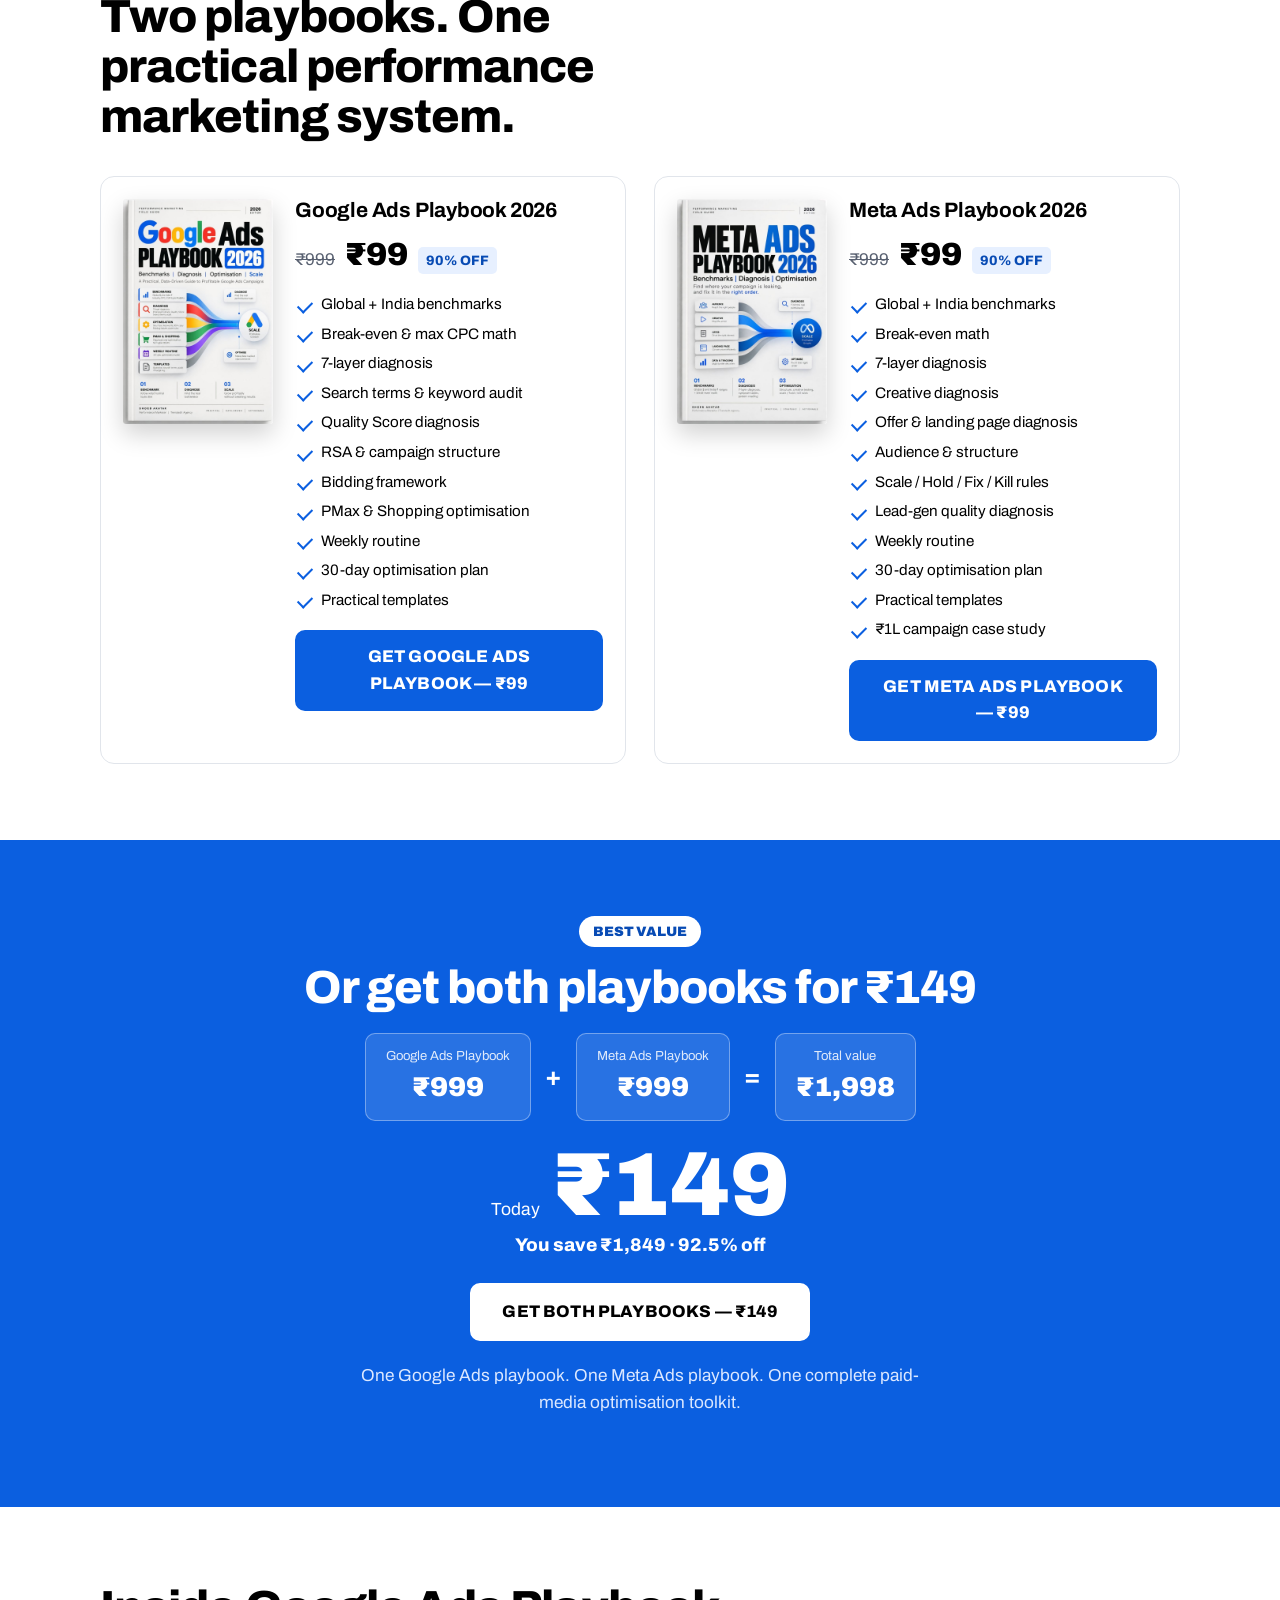
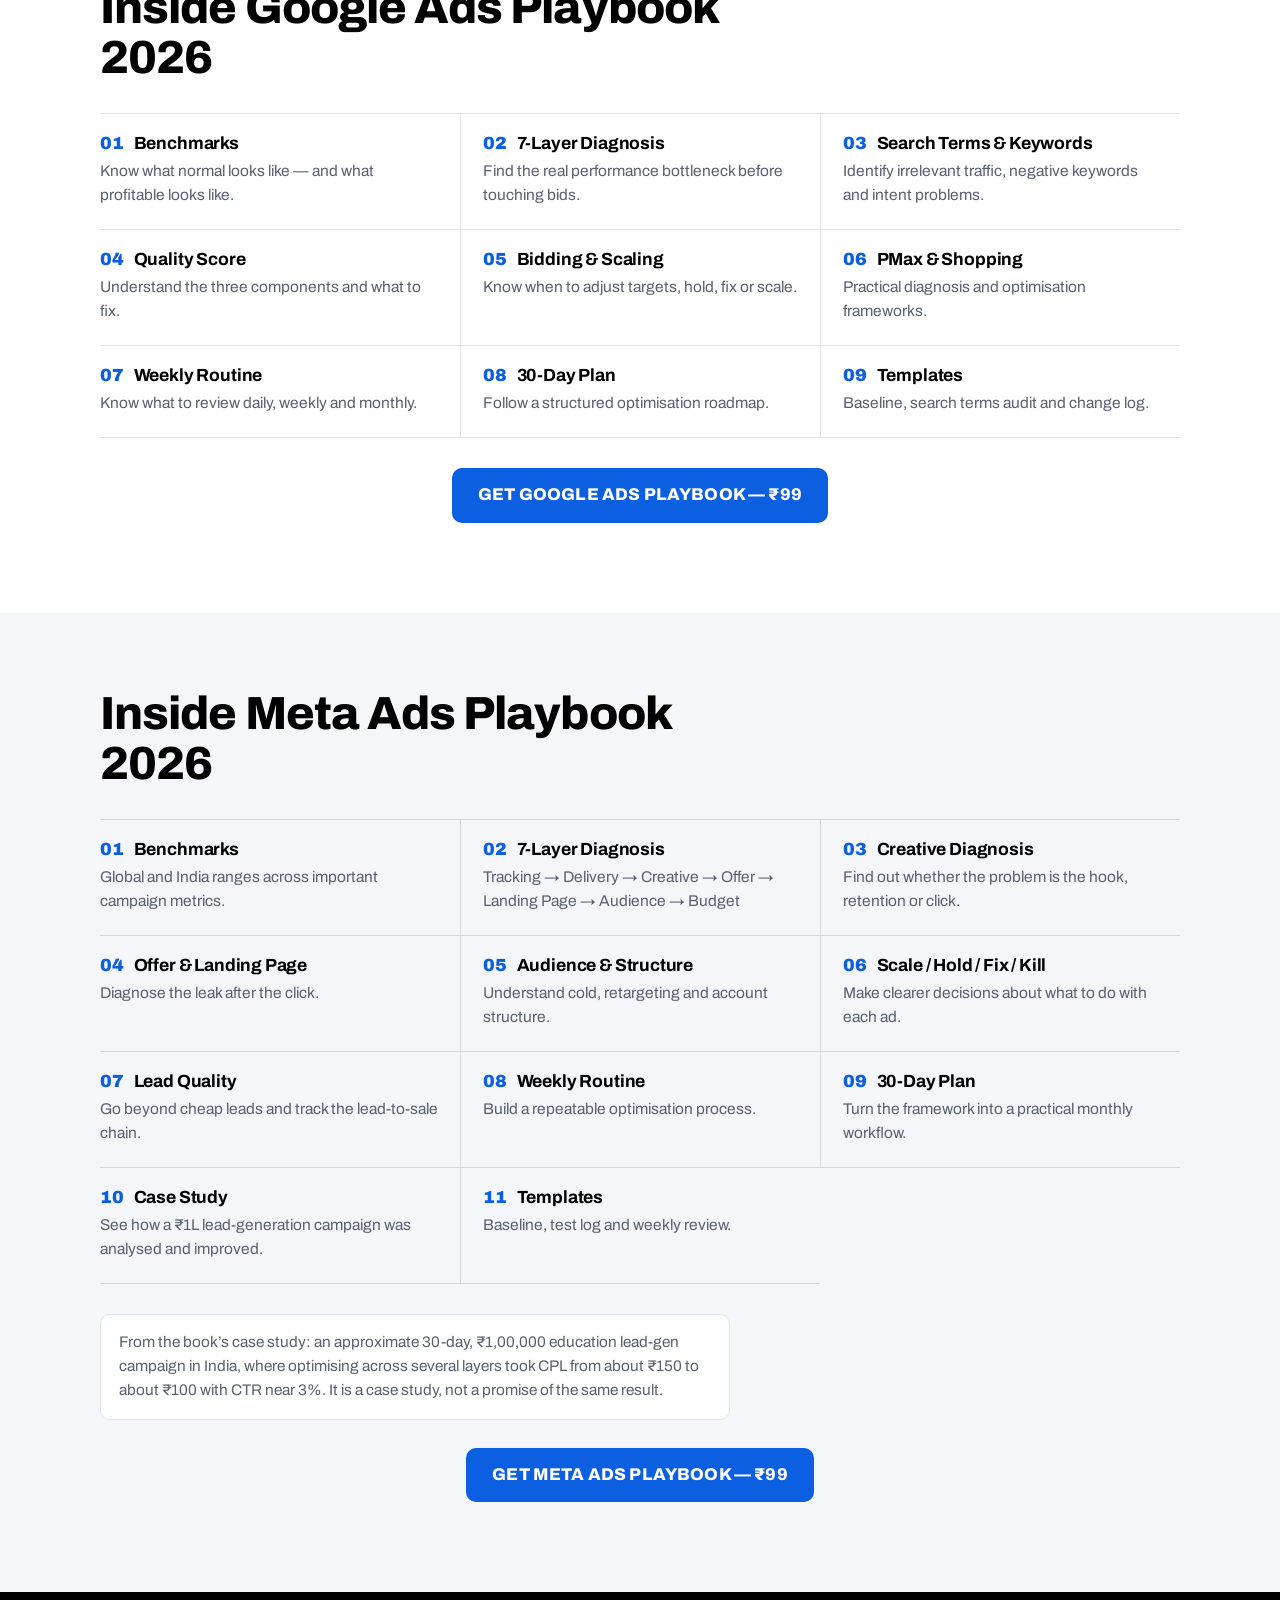
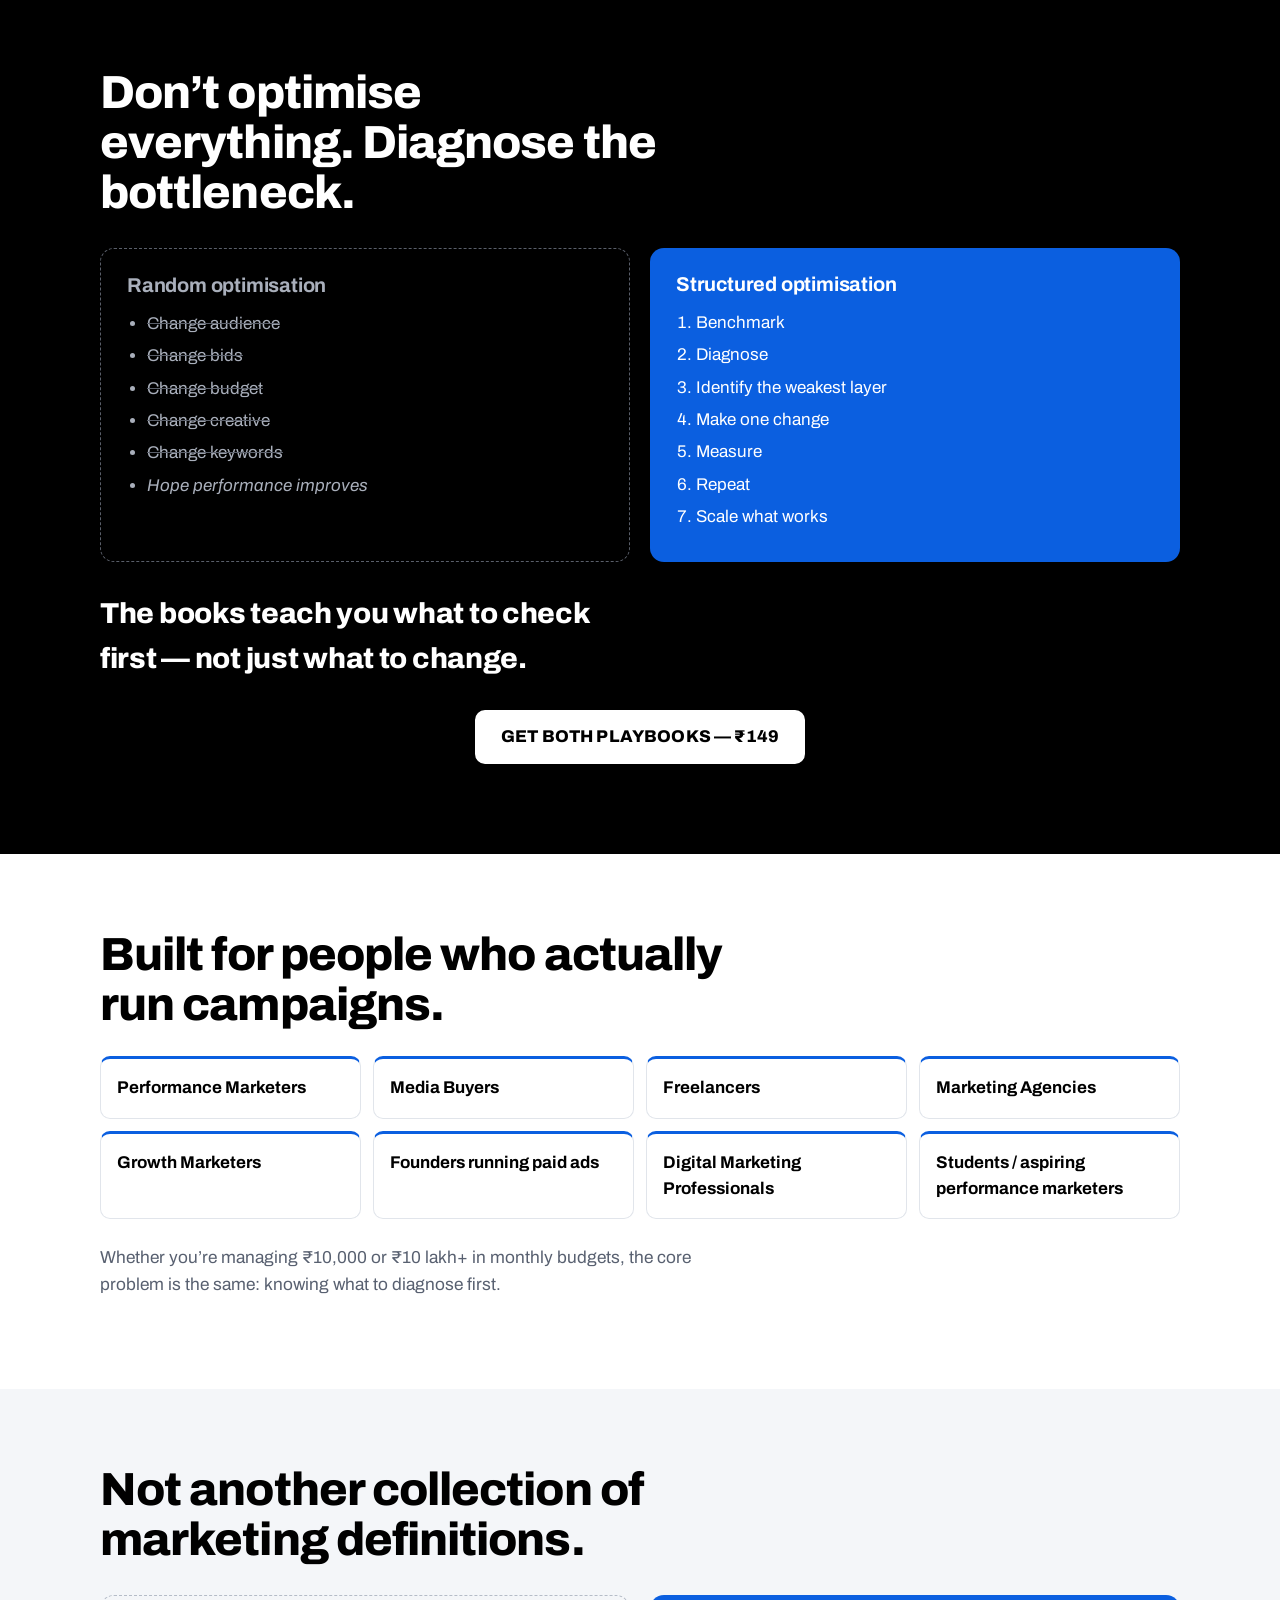
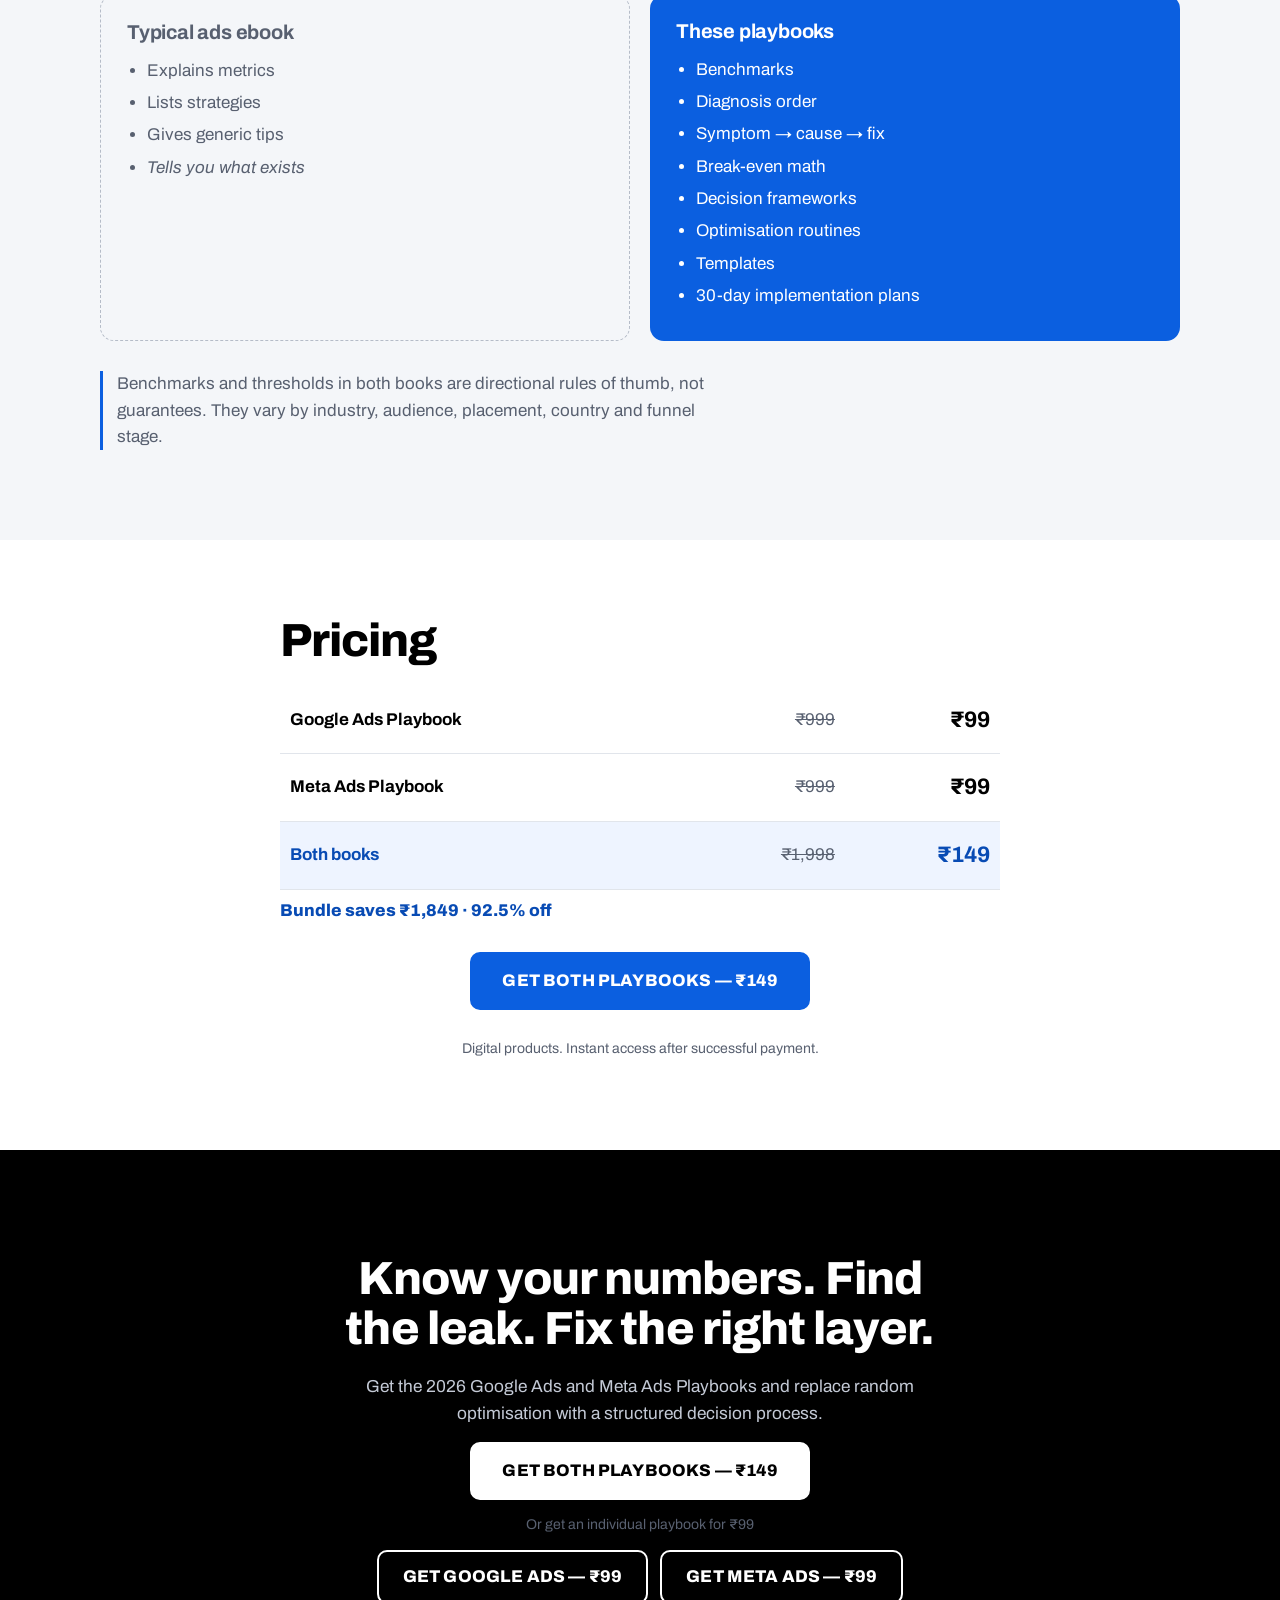
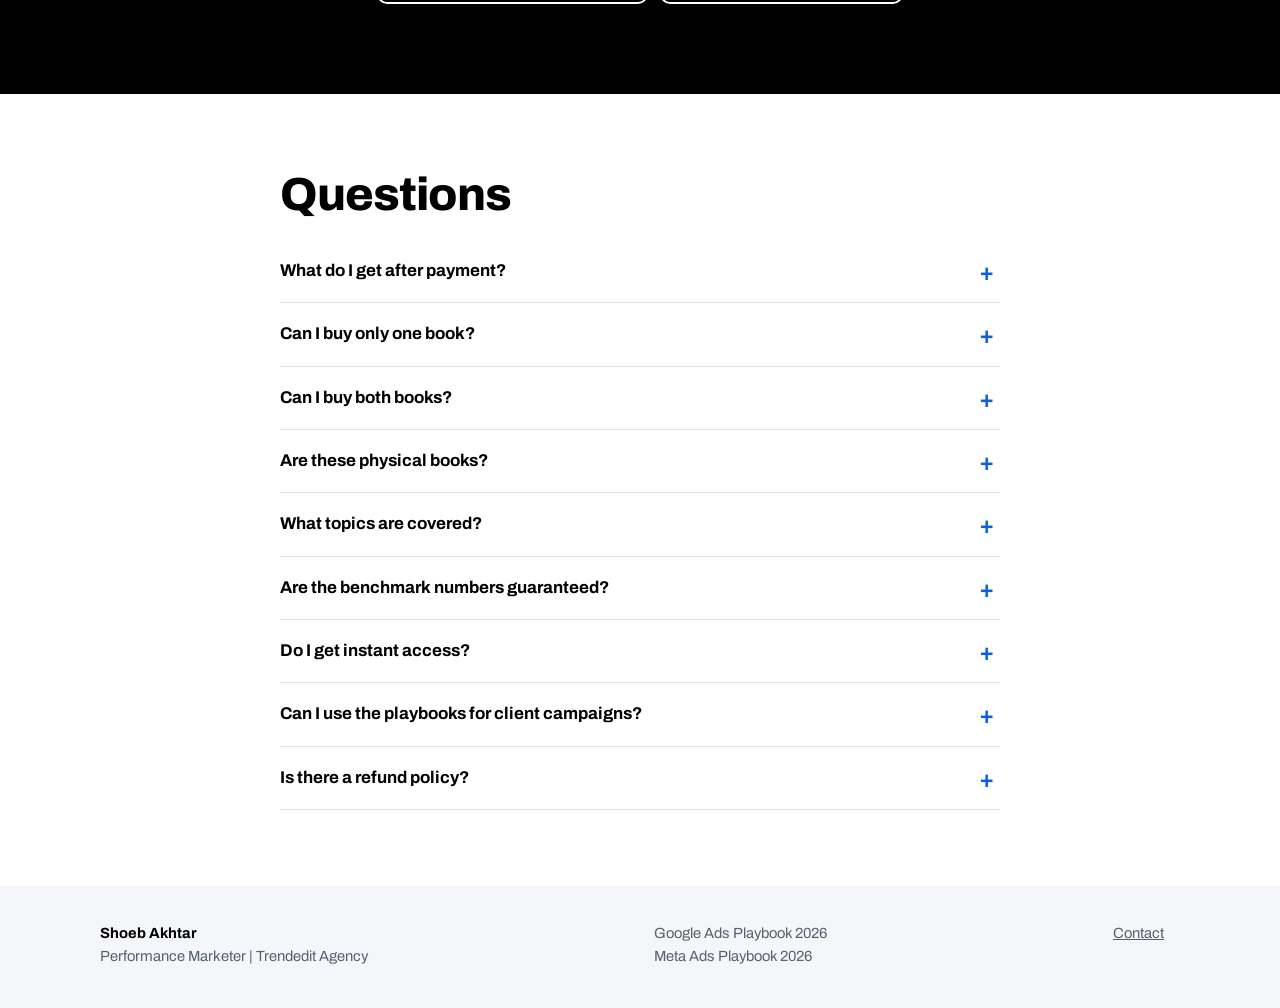
==== commit 88d1db63: "Update index.html" ====
--- a/index.html
+++ b/index.html
@@ -10,13 +10,25 @@
 <link rel="stylesheet" href="https://fonts.googleapis.com/css2?family=Archivo:wght@400;500;700;800;900&display=swap">
 <link rel="stylesheet" href="styles.css">
 </head>
+
 <body>
-<!-- Payment links: Google https://rzp.io/rzp/j9TjpPD | Meta https://rzp.io/rzp/EDCJeV6c | Bundle https://rzp.io/rzp/Te8b9x7 -->
+
+<!-- Payment links:
+Google: https://pages.razorpay.com/pl_TidUBj9ROqQ4hf/view
+Meta: https://rzp.io/rzp/EDCJeV6c
+Bundle: https://rzp.io/rzp/Te8b9x7
+-->
 
 <header class="top">
   <div class="wrap top-in">
-    <a class="brand" href="#top"><b>Shoeb Akhtar</b><span>Trendedit Agency</span></a>
-    <a class="btn btn-sm" href="https://rzp.io/rzp/Te8b9x7">GET BOTH BOOKS — ₹149</a>
+    <a class="brand" href="#top">
+      <b>Shoeb Akhtar</b>
+      <span>Trendedit Agency</span>
+    </a>
+
+    <a class="btn btn-sm" href="https://rzp.io/rzp/Te8b9x7">
+      GET BOTH BOOKS — ₹149
+    </a>
   </div>
 </header>
 
@@ -25,252 +37,795 @@
 <!-- 1. HERO -->
 <section class="hero">
   <div class="wrap hero-grid">
+
     <div class="hero-copy">
+
       <p class="kicker">2026 Performance Marketing Playbooks</p>
+
       <h1>Stop guessing what’s wrong with your ads.</h1>
-      <p class="lead">Two playbooks, one loop: <strong>Benchmark → Diagnose → Optimise → Scale.</strong> For marketers, media buyers, agencies, freelancers and founders who run paid campaigns.</p>
+
+      <p class="lead">
+        Two playbooks, one loop:
+        <strong>Benchmark → Diagnose → Optimise → Scale.</strong>
+        For marketers, media buyers, agencies, freelancers and founders who run paid campaigns.
+      </p>
+
       <ul class="ticks">
         <li>What normal performance looks like</li>
         <li>Where your campaign is leaking</li>
         <li>What to fix first, and what to leave alone</li>
         <li>When to optimise and when to scale</li>
       </ul>
+
       <div class="cta-row">
-        <a class="btn btn-lg" href="https://rzp.io/rzp/Te8b9x7">GET BOTH PLAYBOOKS — ₹149</a>
-        <a class="btn btn-ghost btn-lg" href="#books">GET INDIVIDUAL BOOK — ₹99</a>
-      </div>
-      <p class="fine">Instant digital access • Practical frameworks • 2026 Edition</p>
-    </div>
+        <a class="btn btn-lg" href="https://rzp.io/rzp/Te8b9x7">
+          GET BOTH PLAYBOOKS — ₹149
+        </a>
+
+        <a class="btn btn-ghost btn-lg" href="#books">
+          GET INDIVIDUAL BOOK — ₹99
+        </a>
+      </div>
+
+      <p class="fine">
+        Instant digital access • Practical frameworks • 2026 Edition
+      </p>
+
+    </div>
+
     <div class="covers" aria-label="Both playbook covers">
-      <img class="c1" src="assets/google-ads-playbook-2026.jpg" width="380" height="570" alt="Google Ads Playbook 2026 cover by Shoeb Akhtar">
-      <img class="c2" src="assets/meta-ads-playbook-2026.jpg" width="380" height="570" alt="Meta Ads Playbook 2026 cover by Shoeb Akhtar">
-    </div>
-  </div>
-</section>
+      <img
+        class="c1"
+        src="assets/google-ads-playbook-2026.jpg"
+        width="380"
+        height="570"
+        alt="Google Ads Playbook 2026 cover by Shoeb Akhtar"
+      >
+
+      <img
+        class="c2"
+        src="assets/meta-ads-playbook-2026.jpg"
+        width="380"
+        height="570"
+        alt="Meta Ads Playbook 2026 cover by Shoeb Akhtar"
+      >
+    </div>
+
+  </div>
+</section>
+
 
 <!-- 2. PROBLEM -->
 <section class="sec soft">
   <div class="wrap">
+
     <h2>Your ads usually don’t need more random tweaks.</h2>
-    <p class="sub">Performance problems sit at different layers. Changing the wrong layer can hide the real problem: tweaking bids while tracking is broken, or swapping the audience when the page is the leak.</p>
+
+    <p class="sub">
+      Performance problems sit at different layers. Changing the wrong layer can hide the real problem:
+      tweaking bids while tracking is broken, or swapping the audience when the page is the leak.
+    </p>
+
     <div class="flows">
+
       <div>
         <h3>Google Ads diagnosis order</h3>
-        <ol class="flow"><li>Tracking</li><li>Settings</li><li>Search terms &amp; keywords</li><li>Ads</li><li>Landing page</li><li>Bidding</li><li>Budget</li></ol>
-      </div>
+
+        <ol class="flow">
+          <li>Tracking</li>
+          <li>Settings</li>
+          <li>Search terms &amp; keywords</li>
+          <li>Ads</li>
+          <li>Landing page</li>
+          <li>Bidding</li>
+          <li>Budget</li>
+        </ol>
+      </div>
+
       <div>
         <h3>Meta Ads diagnosis order</h3>
-        <ol class="flow"><li>Tracking</li><li>Delivery</li><li>Creative</li><li>Offer</li><li>Landing page</li><li>Audience</li><li>Budget</li></ol>
-      </div>
-    </div>
-    <p class="note">If a layer is broken, every layer after it gives you misleading data. Both books teach you to start at layer one.</p>
-  </div>
-</section>
+
+        <ol class="flow">
+          <li>Tracking</li>
+          <li>Delivery</li>
+          <li>Creative</li>
+          <li>Offer</li>
+          <li>Landing page</li>
+          <li>Audience</li>
+          <li>Budget</li>
+        </ol>
+      </div>
+
+    </div>
+
+    <p class="note">
+      If a layer is broken, every layer after it gives you misleading data.
+      Both books teach you to start at layer one.
+    </p>
+
+  </div>
+</section>
+
 
 <!-- 3. WHAT YOU GET -->
 <section class="sec" id="books">
   <div class="wrap">
+
     <h2>Two playbooks. One practical performance marketing system.</h2>
+
     <div class="cards2">
+
+      <!-- GOOGLE -->
       <article class="book">
-        <img src="assets/google-ads-playbook-2026.jpg" width="380" height="570" loading="lazy" alt="Google Ads Playbook 2026">
+
+        <img
+          src="assets/google-ads-playbook-2026.jpg"
+          width="380"
+          height="570"
+          loading="lazy"
+          alt="Google Ads Playbook 2026"
+        >
+
         <div>
+
           <h3>Google Ads Playbook 2026</h3>
-          <p class="price"><s>₹999</s> <b>₹99</b> <em>90% OFF</em></p>
+
+          <p class="price">
+            <s>₹999</s>
+            <b>₹99</b>
+            <em>90% OFF</em>
+          </p>
+
           <ul class="bul">
-            <li>Global + India benchmarks</li><li>Break-even &amp; max CPC math</li><li>7-layer diagnosis</li><li>Search terms &amp; keyword audit</li><li>Quality Score diagnosis</li><li>RSA &amp; campaign structure</li><li>Bidding framework</li><li>PMax &amp; Shopping optimisation</li><li>Weekly routine</li><li>30-day optimisation plan</li><li>Practical templates</li>
+            <li>Global + India benchmarks</li>
+            <li>Break-even &amp; max CPC math</li>
+            <li>7-layer diagnosis</li>
+            <li>Search terms &amp; keyword audit</li>
+            <li>Quality Score diagnosis</li>
+            <li>RSA &amp; campaign structure</li>
+            <li>Bidding framework</li>
+            <li>PMax &amp; Shopping optimisation</li>
+            <li>Weekly routine</li>
+            <li>30-day optimisation plan</li>
+            <li>Practical templates</li>
           </ul>
-          <a class="btn btn-block" href="https://rzp.io/rzp/j9TjpPD">GET GOOGLE ADS PLAYBOOK — ₹99</a>
+
+          <a
+            class="btn btn-block"
+            href="https://pages.razorpay.com/pl_TidUBj9ROqQ4hf/view"
+          >
+            GET GOOGLE ADS PLAYBOOK — ₹99
+          </a>
+
         </div>
       </article>
+
+
+      <!-- META -->
       <article class="book">
-        <img src="assets/meta-ads-playbook-2026.jpg" width="380" height="570" loading="lazy" alt="Meta Ads Playbook 2026">
+
+        <img
+          src="assets/meta-ads-playbook-2026.jpg"
+          width="380"
+          height="570"
+          loading="lazy"
+          alt="Meta Ads Playbook 2026"
+        >
+
         <div>
+
           <h3>Meta Ads Playbook 2026</h3>
-          <p class="price"><s>₹999</s> <b>₹99</b> <em>90% OFF</em></p>
+
+          <p class="price">
+            <s>₹999</s>
+            <b>₹99</b>
+            <em>90% OFF</em>
+          </p>
+
           <ul class="bul">
-            <li>Global + India benchmarks</li><li>Break-even math</li><li>7-layer diagnosis</li><li>Creative diagnosis</li><li>Offer &amp; landing page diagnosis</li><li>Audience &amp; structure</li><li>Scale / Hold / Fix / Kill rules</li><li>Lead-gen quality diagnosis</li><li>Weekly routine</li><li>30-day optimisation plan</li><li>Practical templates</li><li>₹1L campaign case study</li>
+            <li>Global + India benchmarks</li>
+            <li>Break-even math</li>
+            <li>7-layer diagnosis</li>
+            <li>Creative diagnosis</li>
+            <li>Offer &amp; landing page diagnosis</li>
+            <li>Audience &amp; structure</li>
+            <li>Scale / Hold / Fix / Kill rules</li>
+            <li>Lead-gen quality diagnosis</li>
+            <li>Weekly routine</li>
+            <li>30-day optimisation plan</li>
+            <li>Practical templates</li>
+            <li>₹1L campaign case study</li>
           </ul>
-          <a class="btn btn-block" href="https://rzp.io/rzp/EDCJeV6c">GET META ADS PLAYBOOK — ₹99</a>
+
+          <a
+            class="btn btn-block"
+            href="https://rzp.io/rzp/EDCJeV6c"
+          >
+            GET META ADS PLAYBOOK — ₹99
+          </a>
+
         </div>
       </article>
-    </div>
-  </div>
-</section>
+
+    </div>
+  </div>
+</section>
+
 
 <!-- 4. BUNDLE -->
 <section class="sec bundle" id="bundle">
   <div class="wrap">
+
     <span class="badge">BEST VALUE</span>
+
     <h2>Or get both playbooks for ₹149</h2>
+
     <div class="sum" role="group" aria-label="Bundle pricing">
-      <div><small>Google Ads Playbook</small><b>₹999</b></div>
+
+      <div>
+        <small>Google Ads Playbook</small>
+        <b>₹999</b>
+      </div>
+
       <span aria-hidden="true">+</span>
-      <div><small>Meta Ads Playbook</small><b>₹999</b></div>
+
+      <div>
+        <small>Meta Ads Playbook</small>
+        <b>₹999</b>
+      </div>
+
       <span aria-hidden="true">=</span>
-      <div><small>Total value</small><b>₹1,998</b></div>
-    </div>
-    <p class="today"><span>Today</span> <strong>₹149</strong></p>
-    <p class="save">You save ₹1,849 &middot; 92.5% off</p>
-    <a class="btn btn-lg btn-white" href="https://rzp.io/rzp/Te8b9x7">GET BOTH PLAYBOOKS — ₹149</a>
-    <p class="sub">One Google Ads playbook. One Meta Ads playbook. One complete paid-media optimisation toolkit.</p>
-  </div>
-</section>
+
+      <div>
+        <small>Total value</small>
+        <b>₹1,998</b>
+      </div>
+
+    </div>
+
+    <p class="today">
+      <span>Today</span>
+      <strong>₹149</strong>
+    </p>
+
+    <p class="save">
+      You save ₹1,849 &middot; 92.5% off
+    </p>
+
+    <a
+      class="btn btn-lg btn-white"
+      href="https://rzp.io/rzp/Te8b9x7"
+    >
+      GET BOTH PLAYBOOKS — ₹149
+    </a>
+
+    <p class="sub">
+      One Google Ads playbook. One Meta Ads playbook.
+      One complete paid-media optimisation toolkit.
+    </p>
+
+  </div>
+</section>
+
 
 <!-- 5. INSIDE GOOGLE -->
 <section class="sec">
   <div class="wrap">
+
     <h2>Inside Google Ads Playbook 2026</h2>
+
     <ol class="mods">
-      <li><h3>Benchmarks</h3><p>Know what normal looks like — and what profitable looks like.</p></li>
-      <li><h3>7-Layer Diagnosis</h3><p>Find the real performance bottleneck before touching bids.</p></li>
-      <li><h3>Search Terms &amp; Keywords</h3><p>Identify irrelevant traffic, negative keywords and intent problems.</p></li>
-      <li><h3>Quality Score</h3><p>Understand the three components and what to fix.</p></li>
-      <li><h3>Bidding &amp; Scaling</h3><p>Know when to adjust targets, hold, fix or scale.</p></li>
-      <li><h3>PMax &amp; Shopping</h3><p>Practical diagnosis and optimisation frameworks.</p></li>
-      <li><h3>Weekly Routine</h3><p>Know what to review daily, weekly and monthly.</p></li>
-      <li><h3>30-Day Plan</h3><p>Follow a structured optimisation roadmap.</p></li>
-      <li><h3>Templates</h3><p>Baseline, search terms audit and change log.</p></li>
+
+      <li>
+        <h3>Benchmarks</h3>
+        <p>Know what normal looks like — and what profitable looks like.</p>
+      </li>
+
+      <li>
+        <h3>7-Layer Diagnosis</h3>
+        <p>Find the real performance bottleneck before touching bids.</p>
+      </li>
+
+      <li>
+        <h3>Search Terms &amp; Keywords</h3>
+        <p>Identify irrelevant traffic, negative keywords and intent problems.</p>
+      </li>
+
+      <li>
+        <h3>Quality Score</h3>
+        <p>Understand the three components and what to fix.</p>
+      </li>
+
+      <li>
+        <h3>Bidding &amp; Scaling</h3>
+        <p>Know when to adjust targets, hold, fix or scale.</p>
+      </li>
+
+      <li>
+        <h3>PMax &amp; Shopping</h3>
+        <p>Practical diagnosis and optimisation frameworks.</p>
+      </li>
+
+      <li>
+        <h3>Weekly Routine</h3>
+        <p>Know what to review daily, weekly and monthly.</p>
+      </li>
+
+      <li>
+        <h3>30-Day Plan</h3>
+        <p>Follow a structured optimisation roadmap.</p>
+      </li>
+
+      <li>
+        <h3>Templates</h3>
+        <p>Baseline, search terms audit and change log.</p>
+      </li>
+
     </ol>
-    <p class="center"><a class="btn" href="https://rzp.io/rzp/j9TjpPD">GET GOOGLE ADS PLAYBOOK — ₹99</a></p>
-  </div>
-</section>
+
+    <p class="center">
+
+      <a
+        class="btn"
+        href="https://pages.razorpay.com/pl_TidUBj9ROqQ4hf/view"
+      >
+        GET GOOGLE ADS PLAYBOOK — ₹99
+      </a>
+
+    </p>
+
+  </div>
+</section>
+
 
 <!-- 6. INSIDE META -->
 <section class="sec soft">
   <div class="wrap">
+
     <h2>Inside Meta Ads Playbook 2026</h2>
+
     <ol class="mods">
-      <li><h3>Benchmarks</h3><p>Global and India ranges across important campaign metrics.</p></li>
-      <li><h3>7-Layer Diagnosis</h3><p>Tracking → Delivery → Creative → Offer → Landing Page → Audience → Budget</p></li>
-      <li><h3>Creative Diagnosis</h3><p>Find out whether the problem is the hook, retention or click.</p></li>
-      <li><h3>Offer &amp; Landing Page</h3><p>Diagnose the leak after the click.</p></li>
-      <li><h3>Audience &amp; Structure</h3><p>Understand cold, retargeting and account structure.</p></li>
-      <li><h3>Scale / Hold / Fix / Kill</h3><p>Make clearer decisions about what to do with each ad.</p></li>
-      <li><h3>Lead Quality</h3><p>Go beyond cheap leads and track the lead-to-sale chain.</p></li>
-      <li><h3>Weekly Routine</h3><p>Build a repeatable optimisation process.</p></li>
-      <li><h3>30-Day Plan</h3><p>Turn the framework into a practical monthly workflow.</p></li>
-      <li><h3>Case Study</h3><p>See how a ₹1L lead-generation campaign was analysed and improved.</p></li>
-      <li><h3>Templates</h3><p>Baseline, test log and weekly review.</p></li>
+
+      <li>
+        <h3>Benchmarks</h3>
+        <p>Global and India ranges across important campaign metrics.</p>
+      </li>
+
+      <li>
+        <h3>7-Layer Diagnosis</h3>
+        <p>Tracking → Delivery → Creative → Offer → Landing Page → Audience → Budget</p>
+      </li>
+
+      <li>
+        <h3>Creative Diagnosis</h3>
+        <p>Find out whether the problem is the hook, retention or click.</p>
+      </li>
+
+      <li>
+        <h3>Offer &amp; Landing Page</h3>
+        <p>Diagnose the leak after the click.</p>
+      </li>
+
+      <li>
+        <h3>Audience &amp; Structure</h3>
+        <p>Understand cold, retargeting and account structure.</p>
+      </li>
+
+      <li>
+        <h3>Scale / Hold / Fix / Kill</h3>
+        <p>Make clearer decisions about what to do with each ad.</p>
+      </li>
+
+      <li>
+        <h3>Lead Quality</h3>
+        <p>Go beyond cheap leads and track the lead-to-sale chain.</p>
+      </li>
+
+      <li>
+        <h3>Weekly Routine</h3>
+        <p>Build a repeatable optimisation process.</p>
+      </li>
+
+      <li>
+        <h3>30-Day Plan</h3>
+        <p>Turn the framework into a practical monthly workflow.</p>
+      </li>
+
+      <li>
+        <h3>Case Study</h3>
+        <p>See how a ₹1L lead-generation campaign was analysed and improved.</p>
+      </li>
+
+      <li>
+        <h3>Templates</h3>
+        <p>Baseline, test log and weekly review.</p>
+      </li>
+
     </ol>
-    <p class="case">From the book’s case study: an approximate 30-day, ₹1,00,000 education lead-gen campaign in India, where optimising across several layers took CPL from about ₹150 to about ₹100 with CTR near 3%. It is a case study, not a promise of the same result.</p>
-    <p class="center"><a class="btn" href="https://rzp.io/rzp/EDCJeV6c">GET META ADS PLAYBOOK — ₹99</a></p>
-  </div>
-</section>
+
+    <p class="case">
+      From the book’s case study: an approximate 30-day, ₹1,00,000 education
+      lead-gen campaign in India, where optimising across several layers took
+      CPL from about ₹150 to about ₹100 with CTR near 3%. It is a case study,
+      not a promise of the same result.
+    </p>
+
+    <p class="center">
+
+      <a
+        class="btn"
+        href="https://rzp.io/rzp/EDCJeV6c"
+      >
+        GET META ADS PLAYBOOK — ₹99
+      </a>
+
+    </p>
+
+  </div>
+</section>
+
 
 <!-- 7. DIAGNOSIS SYSTEM -->
 <section class="sec dark">
   <div class="wrap">
+
     <h2>Don’t optimise everything. Diagnose the bottleneck.</h2>
+
     <div class="vs">
+
       <div class="vs-a">
+
         <h3>Random optimisation</h3>
-        <ul><li>Change audience</li><li>Change bids</li><li>Change budget</li><li>Change creative</li><li>Change keywords</li><li>Hope performance improves</li></ul>
-      </div>
+
+        <ul>
+          <li>Change audience</li>
+          <li>Change bids</li>
+          <li>Change budget</li>
+          <li>Change creative</li>
+          <li>Change keywords</li>
+          <li>Hope performance improves</li>
+        </ul>
+
+      </div>
+
       <div class="vs-b">
+
         <h3>Structured optimisation</h3>
-        <ol><li>Benchmark</li><li>Diagnose</li><li>Identify the weakest layer</li><li>Make one change</li><li>Measure</li><li>Repeat</li><li>Scale what works</li></ol>
-      </div>
-    </div>
-    <p class="big">The books teach you what to check first — not just what to change.</p>
-    <p class="center"><a class="btn btn-white" href="https://rzp.io/rzp/Te8b9x7">GET BOTH PLAYBOOKS — ₹149</a></p>
-  </div>
-</section>
+
+        <ol>
+          <li>Benchmark</li>
+          <li>Diagnose</li>
+          <li>Identify the weakest layer</li>
+          <li>Make one change</li>
+          <li>Measure</li>
+          <li>Repeat</li>
+          <li>Scale what works</li>
+        </ol>
+
+      </div>
+
+    </div>
+
+    <p class="big">
+      The books teach you what to check first — not just what to change.
+    </p>
+
+    <p class="center">
+
+      <a
+        class="btn btn-white"
+        href="https://rzp.io/rzp/Te8b9x7"
+      >
+        GET BOTH PLAYBOOKS — ₹149
+      </a>
+
+    </p>
+
+  </div>
+</section>
+
 
 <!-- 8. WHO IT'S FOR -->
 <section class="sec">
   <div class="wrap">
+
     <h2>Built for people who actually run campaigns.</h2>
+
     <ul class="who">
-      <li>Performance Marketers</li><li>Media Buyers</li><li>Freelancers</li><li>Marketing Agencies</li><li>Growth Marketers</li><li>Founders running paid ads</li><li>Digital Marketing Professionals</li><li>Students / aspiring performance marketers</li>
+      <li>Performance Marketers</li>
+      <li>Media Buyers</li>
+      <li>Freelancers</li>
+      <li>Marketing Agencies</li>
+      <li>Growth Marketers</li>
+      <li>Founders running paid ads</li>
+      <li>Digital Marketing Professionals</li>
+      <li>Students / aspiring performance marketers</li>
     </ul>
-    <p class="sub">Whether you’re managing ₹10,000 or ₹10 lakh+ in monthly budgets, the core problem is the same: knowing what to diagnose first.</p>
-  </div>
-</section>
+
+    <p class="sub">
+      Whether you’re managing ₹10,000 or ₹10 lakh+ in monthly budgets,
+      the core problem is the same: knowing what to diagnose first.
+    </p>
+
+  </div>
+</section>
+
 
 <!-- 9. DIFFERENT -->
 <section class="sec soft">
   <div class="wrap">
+
     <h2>Not another collection of marketing definitions.</h2>
+
     <div class="vs light">
+
       <div class="vs-a">
+
         <h3>Typical ads ebook</h3>
-        <ul><li>Explains metrics</li><li>Lists strategies</li><li>Gives generic tips</li><li>Tells you what exists</li></ul>
-      </div>
+
+        <ul>
+          <li>Explains metrics</li>
+          <li>Lists strategies</li>
+          <li>Gives generic tips</li>
+          <li>Tells you what exists</li>
+        </ul>
+
+      </div>
+
       <div class="vs-b">
+
         <h3>These playbooks</h3>
-        <ul><li>Benchmarks</li><li>Diagnosis order</li><li>Symptom → cause → fix</li><li>Break-even math</li><li>Decision frameworks</li><li>Optimisation routines</li><li>Templates</li><li>30-day implementation plans</li></ul>
-      </div>
-    </div>
-    <p class="note">Benchmarks and thresholds in both books are directional rules of thumb, not guarantees. They vary by industry, audience, placement, country and funnel stage.</p>
-  </div>
-</section>
+
+        <ul>
+          <li>Benchmarks</li>
+          <li>Diagnosis order</li>
+          <li>Symptom → cause → fix</li>
+          <li>Break-even math</li>
+          <li>Decision frameworks</li>
+          <li>Optimisation routines</li>
+          <li>Templates</li>
+          <li>30-day implementation plans</li>
+        </ul>
+
+      </div>
+
+    </div>
+
+    <p class="note">
+      Benchmarks and thresholds in both books are directional rules of thumb,
+      not guarantees. They vary by industry, audience, placement, country and funnel stage.
+    </p>
+
+  </div>
+</section>
+
 
 <!-- 10. PRICE ANCHOR -->
 <section class="sec">
   <div class="wrap narrow">
+
     <h2>Pricing</h2>
+
     <table class="pt">
       <tbody>
-        <tr><th scope="row">Google Ads Playbook</th><td><s>₹999</s></td><td><b>₹99</b></td></tr>
-        <tr><th scope="row">Meta Ads Playbook</th><td><s>₹999</s></td><td><b>₹99</b></td></tr>
-        <tr class="hl"><th scope="row">Both books</th><td><s>₹1,998</s></td><td><b>₹149</b></td></tr>
+
+        <tr>
+          <th scope="row">Google Ads Playbook</th>
+          <td><s>₹999</s></td>
+          <td><b>₹99</b></td>
+        </tr>
+
+        <tr>
+          <th scope="row">Meta Ads Playbook</th>
+          <td><s>₹999</s></td>
+          <td><b>₹99</b></td>
+        </tr>
+
+        <tr class="hl">
+          <th scope="row">Both books</th>
+          <td><s>₹1,998</s></td>
+          <td><b>₹149</b></td>
+        </tr>
+
       </tbody>
     </table>
-    <p class="save2">Bundle saves ₹1,849 &middot; 92.5% off</p>
-    <p class="center"><a class="btn btn-lg" href="https://rzp.io/rzp/Te8b9x7">GET BOTH PLAYBOOKS — ₹149</a></p>
-    <p class="fine center">Digital products. Instant access after successful payment.</p>
-  </div>
-</section>
+
+    <p class="save2">
+      Bundle saves ₹1,849 &middot; 92.5% off
+    </p>
+
+    <p class="center">
+
+      <a
+        class="btn btn-lg"
+        href="https://rzp.io/rzp/Te8b9x7"
+      >
+        GET BOTH PLAYBOOKS — ₹149
+      </a>
+
+    </p>
+
+    <p class="fine center">
+      Digital products. Instant access after successful payment.
+    </p>
+
+  </div>
+</section>
+
 
 <!-- 11. FINAL CTA -->
 <section class="sec final">
   <div class="wrap center">
+
     <h2>Know your numbers. Find the leak. Fix the right layer.</h2>
-    <p class="sub">Get the 2026 Google Ads and Meta Ads Playbooks and replace random optimisation with a structured decision process.</p>
-    <p><a class="btn btn-lg btn-white" href="https://rzp.io/rzp/Te8b9x7">GET BOTH PLAYBOOKS — ₹149</a></p>
-    <p class="fine">Or get an individual playbook for ₹99</p>
+
+    <p class="sub">
+      Get the 2026 Google Ads and Meta Ads Playbooks and replace random
+      optimisation with a structured decision process.
+    </p>
+
+    <p>
+
+      <a
+        class="btn btn-lg btn-white"
+        href="https://rzp.io/rzp/Te8b9x7"
+      >
+        GET BOTH PLAYBOOKS — ₹149
+      </a>
+
+    </p>
+
+    <p class="fine">
+      Or get an individual playbook for ₹99
+    </p>
+
     <p class="cta-row mid">
-      <a class="btn btn-line" href="https://rzp.io/rzp/j9TjpPD">GET GOOGLE ADS — ₹99</a>
-      <a class="btn btn-line" href="https://rzp.io/rzp/EDCJeV6c">GET META ADS — ₹99</a>
-    </p>
-  </div>
-</section>
+
+      <a
+        class="btn btn-line"
+        href="https://pages.razorpay.com/pl_TidUBj9ROqQ4hf/view"
+      >
+        GET GOOGLE ADS — ₹99
+      </a>
+
+      <a
+        class="btn btn-line"
+        href="https://rzp.io/rzp/EDCJeV6c"
+      >
+        GET META ADS — ₹99
+      </a>
+
+    </p>
+
+  </div>
+</section>
+
 
 <!-- 12. FAQ -->
 <section class="sec">
   <div class="wrap narrow">
+
     <h2>Questions</h2>
+
     <div class="faq">
-      <details><summary>What do I get after payment?</summary><p>You receive digital access to the eBook(s) you purchased. After successful payment, you will be redirected to the download page.</p></details>
-      <details><summary>Can I buy only one book?</summary><p>Yes. Each playbook is available separately for ₹99.</p></details>
-      <details><summary>Can I buy both books?</summary><p>Yes. The bundle includes both 2026 Playbooks for ₹149.</p></details>
-      <details><summary>Are these physical books?</summary><p>No. These are digital PDF playbooks.</p></details>
-      <details><summary>What topics are covered?</summary><p>Google Ads and Meta Ads benchmarks, diagnosis, optimisation, scaling frameworks, practical routines and templates.</p></details>
-      <details><summary>Are the benchmark numbers guaranteed?</summary><p>No. The books explicitly describe benchmarks and thresholds as directional rules of thumb. Results vary by industry, audience, placement, country, funnel and account conditions.</p></details>
-      <details><summary>Do I get instant access?</summary><p>After successful payment, the payment gateway redirects you to the configured Thank You / Download page.</p></details>
-      <details><summary>Can I use the playbooks for client campaigns?</summary><p>They are practical reference materials for marketers and campaign operators. Commercial redistribution rights are not included.</p></details>
-      <details><summary>Is there a refund policy?</summary><p>Please review the purchase terms shown at checkout.</p></details>
-    </div>
+
+      <details>
+        <summary>What do I get after payment?</summary>
+        <p>
+          You receive digital access to the eBook(s) you purchased.
+          After successful payment, you will be redirected to the download page.
+        </p>
+      </details>
+
+      <details>
+        <summary>Can I buy only one book?</summary>
+        <p>
+          Yes. Each playbook is available separately for ₹99.
+        </p>
+      </details>
+
+      <details>
+        <summary>Can I buy both books?</summary>
+        <p>
+          Yes. The bundle includes both 2026 Playbooks for ₹149.
+        </p>
+      </details>
+
+      <details>
+        <summary>Are these physical books?</summary>
+        <p>
+          No. These are digital PDF playbooks.
+        </p>
+      </details>
+
+      <details>
+        <summary>What topics are covered?</summary>
+        <p>
+          Google Ads and Meta Ads benchmarks, diagnosis, optimisation,
+          scaling frameworks, practical routines and templates.
+        </p>
+      </details>
+
+      <details>
+        <summary>Are the benchmark numbers guaranteed?</summary>
+        <p>
+          No. The books explicitly describe benchmarks and thresholds as
+          directional rules of thumb. Results vary by industry, audience,
+          placement, country, funnel and account conditions.
+        </p>
+      </details>
+
+      <details>
+        <summary>Do I get instant access?</summary>
+        <p>
+          After successful payment, the payment gateway redirects you to
+          the configured Thank You / Download page.
+        </p>
+      </details>
+
+      <details>
+        <summary>Can I use the playbooks for client campaigns?</summary>
+        <p>
+          They are practical reference materials for marketers and campaign
+          operators. Commercial redistribution rights are not included.
+        </p>
+      </details>
+
+      <details>
+        <summary>Is there a refund policy?</summary>
+        <p>
+          Please review the purchase terms shown at checkout.
+        </p>
+      </details>
+
+    </div>
+
   </div>
 </section>
 
 </main>
+
 
 <!-- 13. FOOTER -->
 <footer class="foot">
+
   <div class="wrap foot-in">
-    <div><b>Shoeb Akhtar</b><br>Performance Marketer | Trendedit Agency</div>
-    <div>Google Ads Playbook 2026<br>Meta Ads Playbook 2026</div>
-    <nav aria-label="Footer"><a href="mailto:shoebakhtar2083@gmail.com">Contact</a></nav>
-  </div>
+
+    <div>
+      <b>Shoeb Akhtar</b><br>
+      Performance Marketer | Trendedit Agency
+    </div>
+
+    <div>
+      Google Ads Playbook 2026<br>
+      Meta Ads Playbook 2026
+    </div>
+
+    <nav aria-label="Footer">
+      <a href="mailto:shoebakhtar2083@gmail.com">
+        Contact
+      </a>
+    </nav>
+
+  </div>
+
 </footer>
+
 
 <!-- Sticky mobile CTA (bundle) -->
 <div class="sticky" id="sticky">
-  <a class="btn btn-block" href="https://rzp.io/rzp/Te8b9x7">Get Both Playbooks — ₹149</a>
+
+  <a
+    class="btn btn-block"
+    href="https://rzp.io/rzp/Te8b9x7"
+  >
+    Get Both Playbooks — ₹149
+  </a>
+
 </div>
 
+
 <script src="script.js" defer></script>
+
 </body>
 </html>
